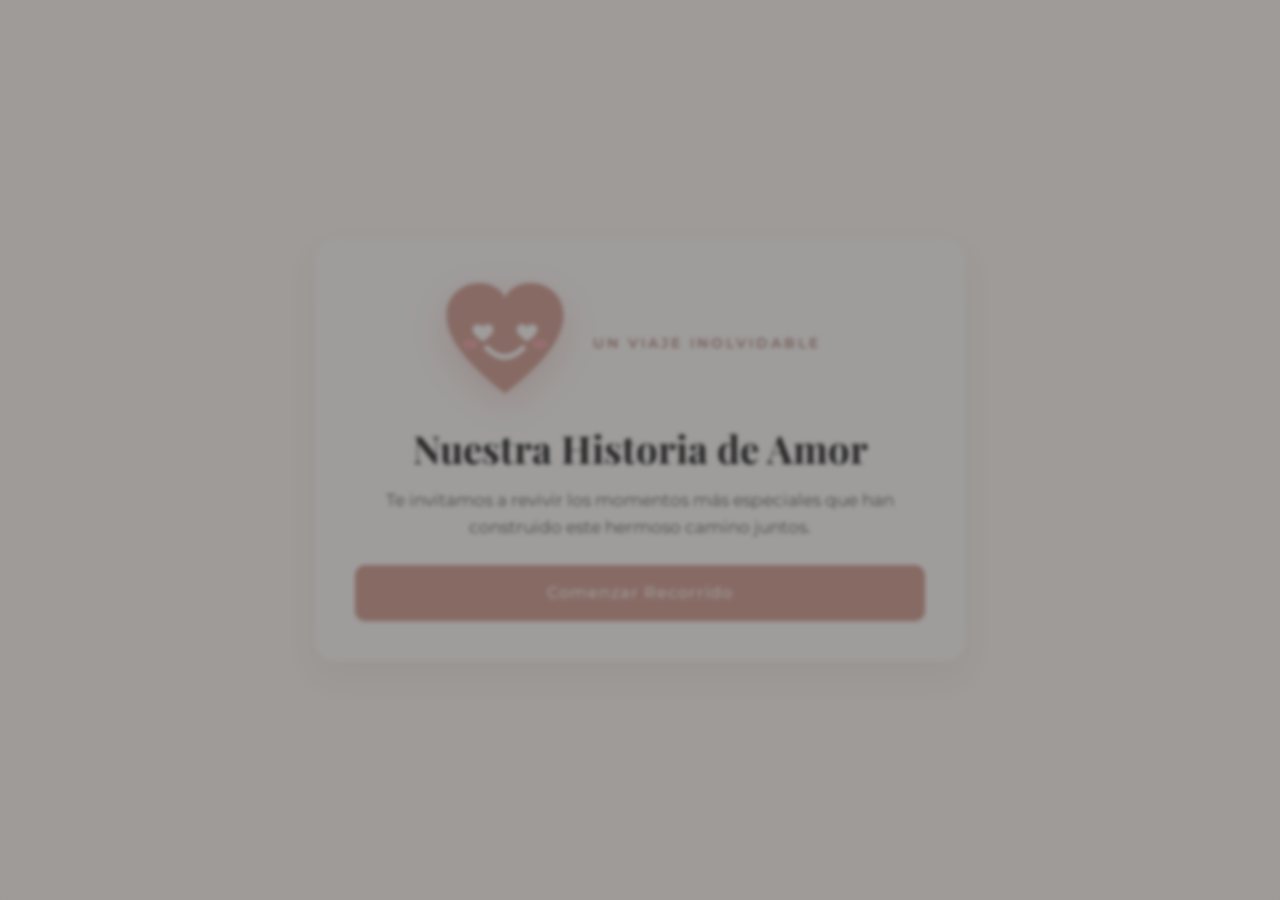
==== index.html @ 4651eb14 "Add files via upload" ====
<!DOCTYPE html>
<html lang="es">
<head>
    <meta charset="UTF-8">
    <meta name="viewport" content="width=device-width, initial-scale=1.0">
    <title>Nuestra Historia de Amor - Línea de Tiempo</title>
    
    <!-- Bootstrap 5 CSS -->
    <link href="https://cdn.jsdelivr.net/npm/bootstrap@5.3.3/dist/css/bootstrap.min.css" rel="stylesheet">
    
    <!-- Google Fonts para estilo editorial de lujo (Playfair Display & Montserrat) -->
    <link rel="preconnect" href="https://fonts.googleapis.com">
    <link rel="preconnect" href="https://fonts.gstatic.com" crossorigin>
    <link href="https://fonts.googleapis.com/css2?family=Montserrat:wght@300;400;500;600&family=Playfair+Display:ital,wght@0,400;0,600;0,700;1,400&display=swap" rel="stylesheet">
    
    <style>
        :root {
            --bg-pastel: #fdfbf7;
            --card-bg: #ffffff;
            --accent-blush: #f4e8e5;
            --accent-rose: #d4a39a;
            --accent-sage: #e3e8e5;
            --text-main: #3d3836;
            --text-muted: #7d7571;
            --timeline-line: #e2d2cd;
        }

        /* CONFIGURACIÓN DE SCROLL MODERNIZADO */
        html {
            scroll-behavior: smooth;
        }

        /* Scrollbar para WebKit (Chrome, Edge, Safari, Opera) */
        ::-webkit-scrollbar {
            width: 6px;
        }

        ::-webkit-scrollbar-track {
            background: transparent;
        }

        ::-webkit-scrollbar-thumb {
            background: rgba(212, 163, 154, 0.4);
            border-radius: 10px;
            transition: background 0.3s ease;
        }

        ::-webkit-scrollbar-thumb:hover {
            background: rgba(212, 163, 154, 0.8);
        }

        /* Scrollbar para Firefox */
        * {
            scrollbar-width: thin;
            scrollbar-color: rgba(212, 163, 154, 0.4) transparent;
        }

        body {
            background-color: var(--bg-pastel);
            min-height: 100vh;
            font-family: 'Montserrat', sans-serif;
            color: var(--text-main);
            margin: 0;
            padding: 0;
            overflow-x: hidden;
        }

        /* CORTINA DE CARGA INICIAL (DESVANECIMIENTO DE MEDIO TRANSPARENTE A CLARO) */
        #pageLoader {
            position: fixed;
            top: 0;
            left: 0;
            width: 100vw;
            height: 100vh;
            background-color: rgba(44, 39, 37, 0.45); /* Tono oscuro medio transparente */
            backdrop-filter: blur(2px); /* Opcional: añade un sutil efecto esmerilado */
            z-index: 9999;
            transition: opacity 0.9s cubic-bezier(0.16, 1, 0.3, 1), visibility 0.9s ease;
        }

        #pageLoader.fade-out {
            opacity: 0;
            visibility: hidden;
        }

        h1, h2, h3, .editorial-title {
            font-family: 'Playfair Display', serif;
        }

        .card-modern {
            border: none;
            border-radius: 20px;
            box-shadow: 0 15px 35px rgba(74,69,67,0.06);
            padding: 2.5rem;
            width: 100%;
            max-width: 650px;
            background: var(--card-bg);
            margin: auto;
            transition: all 0.3s ease;
        }

        /* Ajuste específico para #loaderSection sin fondo ni sombra */
        #loaderSection.card-modern {
            background: transparent !important;
            box-shadow: none !important;
        }

        .hidden {
            display: none !important;
        }

        .fade-in {
            animation: fadeIn 0.8s cubic-bezier(0.16, 1, 0.3, 1) forwards;
        }

        @keyframes fadeIn {
            from { opacity: 0; transform: translateY(20px); }
            to { opacity: 1; transform: translateY(0); }
        }

        .form-control {
            border-radius: 10px;
            padding: 0.75rem 1rem;
            border: 1px solid #e0d6d0;
            background-color: #fcfbfa !important;
        }

        .form-control:focus {
            box-shadow: 0 0 0 0.25rem rgba(232, 215, 211, 0.4);
            border-color: var(--accent-rose);
        }

        .btn-primary {
            background-color: var(--accent-rose);
            border: none;
            border-radius: 10px;
            padding: 0.8rem;
            font-weight: 500;
            letter-spacing: 1px;
            transition: background 0.3s ease;
        }

        .btn-primary:hover {
            background-color: #c28e85;
        }

        /* MODAL DE ERROR */
        .modal-overlay {
            position: fixed;
            top: 0;
            left: 0;
            width: 100%;
            height: 100%;
            background-color: rgba(74, 69, 67, 0.5);
            backdrop-filter: blur(5px);
            z-index: 1050;
            display: flex;
            align-items: center;
            justify-content: center;
            opacity: 0;
            visibility: hidden;
            transition: opacity 0.35s ease, visibility 0.35s ease;
        }

        .modal-overlay.active {
            opacity: 1;
            visibility: visible;
        }

        .modal-content-custom {
            border: none;
            border-radius: 24px;
            box-shadow: 0 25px 50px -12px rgba(74, 69, 67, 0.15);
            padding: 2.5rem;
            width: 90%;
            max-width: 440px;
            background: var(--card-bg);
            text-align: center;
            transform: scale(0.7) translateY(30px);
            opacity: 0;
            transition: transform 0.4s cubic-bezier(0.34, 1.56, 0.64, 1), opacity 0.3s ease;
        }

        .modal-overlay.active .modal-content-custom {
            transform: scale(1) translateY(0);
            opacity: 1;
        }

        .error-message-text {
            font-size: 1.15rem;
            color: var(--text-main);
            font-weight: 500;
            line-height: 1.4;
            font-family: 'Playfair Display', serif;
        }

        /* ANIMACIONES CORAZONES */
        .sad-heart-svg {
            animation: sadWobble 3s infinite ease-in-out;
            filter: drop-shadow(0px 10px 15px rgba(212, 163, 154, 0.3));
        }

        @keyframes sadWobble {
            0%, 100% { transform: rotate(0deg) translateY(0); }
            25% { transform: rotate(-3deg) translateY(3px); }
            75% { transform: rotate(3deg) translateY(3px); }
        }

        @keyframes tearDrop {
            0% { transform: translateY(0) scale(0.6); opacity: 0; }
            30% { opacity: 1; }
            100% { transform: translateY(24px) scale(1.1); opacity: 0; }
        }

        .tear-left { animation: tearDrop 1.5s infinite ease-in; }
        .tear-right { animation: tearDrop 1.5s infinite ease-in 0.4s; }

        .happy-heart-svg {
            animation: happyBeat 1.1s infinite ease-in-out alternate;
            filter: drop-shadow(0px 12px 20px rgba(212, 163, 154, 0.4));
        }

        @keyframes happyBeat {
            0% { transform: scale(0.95) rotate(-3deg); }
            100% { transform: scale(1.12) rotate(3deg); }
        }

        .floating-heart {
            animation: floatUp 2s infinite ease-out;
            opacity: 0;
        }

        .f-1 { animation-delay: 0s; }
        .f-2 { animation-delay: 0.8s; }

        @keyframes floatUp {
            0% { transform: translateY(0) scale(0.5); opacity: 0; }
            50% { opacity: 1; }
            100% { transform: translateY(-35px) scale(1.2); opacity: 0; }
        }

        .progress-bar-custom {
            background-color: var(--accent-rose) !important;
            transition: width 0.1s linear;
        }

        /* ==========================================
           ESTILOS DE LA LANDING PAGE / HERO / TIMELINE
           ========================================== */
        
        #finalSection {
            width: 100%;
            margin: 0 auto;
            display: flex;
            justify-content: center;
        }

        .landing-container {
            width: 100%;
            max-width: 1300px;
            margin: 0 auto;
            padding: 2.5rem 1.5rem 5rem 1.5rem;
        }

        /* HEADER HERO BANNER */
        .hero-banner {
            position: relative;
            padding: 4.5rem 3.5rem;
            margin-bottom: 5rem;
            border-radius: 24px;
            background: linear-gradient(135deg, #fbf4f2 0%, #f5ece9 100%);
            overflow: hidden;
            display: flex;
            align-items: center;
            justify-content: space-between;
            gap: 2.5rem;
        }

        .hero-banner-content {
            position: relative;
            z-index: 3;
            flex: 1 1 55%;
            max-width: 650px;
        }

        .hero-tag {
            display: inline-block;
            font-size: 0.85rem;
            text-transform: uppercase;
            letter-spacing: 3px;
            color: #b08982;
            font-weight: 600;
            margin-bottom: 1rem;
            background-color: rgba(255, 255, 255, 0.75);
            padding: 0.4rem 1.2rem;
            border-radius: 50px;
        }

        .hero-title {
            font-size: 3.8rem;
            font-weight: 700;
            line-height: 1.15;
            color: #2c2725;
            margin-bottom: 1.5rem;
        }

        .hero-subtitle {
            font-size: 1.15rem;
            color: var(--text-muted);
            line-height: 1.7;
            margin-bottom: 0;
        }

        .hero-visual {
            position: relative;
            flex: 1 1 40%;
            height: 380px;
            z-index: 2;
        }

        .hero-img-main {
            width: 100%;
            height: 100%;
            object-fit: cover;
            border-radius: 16px;
            box-shadow: 0 20px 40px rgba(74, 69, 67, 0.12);
            position: relative;
            z-index: 2;
        }

        .hero-shape-backdrop {
            position: absolute;
            top: -15px;
            right: -15px;
            width: 100%;
            height: 100%;
            background-color: var(--accent-rose);
            opacity: 0.25;
            border-radius: 20px;
            z-index: 1;
        }

        /* LÍNEA DE TIEMPO CON CONECTORES */
        .timeline-wrapper {
            position: relative;
            padding: 2rem 0;
        }

        .timeline-wrapper::before {
            content: '';
            position: absolute;
            top: 0;
            bottom: 0;
            left: 50%;
            width: 2px;
            background: linear-gradient(to bottom, transparent, var(--accent-rose) 15%, var(--timeline-line) 85%, transparent);
            transform: translateX(-50%);
            z-index: 1;
        }

        .timeline-block {
            display: flex;
            align-items: center;
            gap: 5rem;
            margin-bottom: 6rem;
            position: relative;
            z-index: 2;
        }

        .timeline-block:nth-child(even) {
            flex-direction: row-reverse;
        }

        .timeline-node {
            position: absolute;
            left: 50%;
            top: 50%;
            transform: translate(-50%, -50%);
            width: 36px;
            height: 36px;
            background-color: var(--accent-blush);
            border-radius: 50%;
            z-index: 4;
            box-shadow: 0 0 0 6px var(--bg-pastel);
            display: flex;
            align-items: center;
            justify-content: center;
        }

        .heart-icon {
            width: 18px;
            height: 18px;
            color: #b08982;
            margin-top: 1px;
        }

        .timeline-content {
            flex: 1;
            background: var(--card-bg);
            padding: 2rem;
            box-shadow: 0 10px 30px rgba(74, 69, 67, 0.04);
            border: 1px solid #f2ece9;
        }

        .timeline-block:nth-child(odd) .timeline-content {
            border-top-right-radius: 0;
            border-bottom-right-radius: 0;
            border-top-left-radius: 18px;
            border-bottom-left-radius: 18px;
        }

        .timeline-block:nth-child(even) .timeline-content {
            border-top-left-radius: 0;
            border-bottom-left-radius: 0;
            border-top-right-radius: 18px;
            border-bottom-right-radius: 18px;
        }

        .timeline-date-badge {
            display: inline-block;
            font-size: 0.85rem;
            text-transform: uppercase;
            letter-spacing: 2px;
            color: #b08982;
            font-weight: 600;
            margin-bottom: 0.75rem;
        }

        .timeline-title {
            font-size: 2.2rem;
            font-weight: 600;
            color: #3b3533;
            margin-bottom: 1rem;
            line-height: 1.25;
        }

        .timeline-desc {
            color: var(--text-muted);
            font-size: 1.02rem;
            line-height: 1.7;
            margin: 0;
        }

        .timeline-image-wrapper {
            flex: 1;
            position: relative;
        }

        .timeline-image-wrapper::before {
            content: '';
            position: absolute;
            width: 90%;
            height: 90%;
            background-color: var(--accent-blush);
            top: -14px;
            left: -14px;
            z-index: 1;
            border-radius: 16px;
            opacity: 0.7;
        }

        .timeline-block:nth-child(even) .timeline-image-wrapper::before {
            left: auto;
            right: -14px;
            background-color: var(--accent-sage);
        }

        .timeline-img {
            width: 100%;
            height: 380px;
            object-fit: cover;
            border-radius: 16px;
            position: relative;
            z-index: 2;
            box-shadow: 0 15px 35px rgba(74, 69, 67, 0.08);
        }

        /* RESPONSIVE DESIGN */
        @media (max-width: 991px) {
            .hero-banner {
                padding: 3rem 1.5rem;
                text-align: center;
                flex-direction: column;
                gap: 2rem;
            }
            .hero-banner-content {
                max-width: 100%;
                flex: none;
            }
            .hero-title {
                font-size: 2.6rem;
            }
            .hero-visual {
                width: 100%;
                height: 300px;
                flex: none;
            }
            .timeline-wrapper::before {
                left: 20px;
            }
            .timeline-node {
                left: 20px;
            }
            .timeline-block, .timeline-block:nth-child(even) {
                flex-direction: column;
                gap: 1.5rem;
                padding-left: 50px;
                margin-bottom: 4rem;
            }
            
            .timeline-block:nth-child(odd) .timeline-content,
            .timeline-block:nth-child(even) .timeline-content {
                border-top-left-radius: 0;
                border-bottom-left-radius: 0;
                border-top-right-radius: 18px;
                border-bottom-right-radius: 18px;
            }

            .timeline-image-wrapper {
                width: 100%;
            }
            .timeline-img {
                height: 280px;
            }
        }

        @media (max-width: 576px) {
            .hero-title {
                font-size: 2.1rem;
            }
            .timeline-content {
                padding: 1.5rem;
            }
            .timeline-title {
                font-size: 1.6rem;
            }
            .timeline-img {
                height: 220px;
            }
        }
    </style>
</head>
<body class="d-flex align-items-center justify-content-center">

    <!-- Cortina de carga inicial (Desvanecimiento desde un tono semitransparente) -->
    <div id="pageLoader"></div>

    <!-- Contenedor Centrado Inicial para Presentación, Cuestionario y Loader -->
    <div id="initialContainer" class="container d-flex justify-content-center align-items-center min-vh-100">
        
        <!-- Sección de Presentación / Bienvenida Inicial -->
        <div id="introSection" class="card-modern text-center fade-in">
            <div class="mb-3 position-relative d-inline-block">
                <svg class="happy-heart-svg" viewBox="0 0 100 100" width="130" height="130">
                    <path class="floating-heart f-1" d="M 15 25 C 11 21, 5 23, 5 28 C 5 33, 15 39, 15 39 C 15 39, 25 33, 25 28 C 25 23, 19 21, 15 25 Z" fill="#d4a39a"/>
                    <path class="floating-heart f-2" d="M 85 25 C 81 21, 75 23, 75 28 C 75 33, 85 39, 85 39 C 85 39, 95 33, 95 28 C 95 23, 89 21, 85 25 Z" fill="#d4a39a"/>
                    <path d="M 50 88 C 20 65, 5 45, 5 28 C 5 13, 16 3, 31 3 C 40 3, 47 8, 50 14 C 53 8, 60 3, 69 3 C 84 3, 95 13, 95 28 C 95 45, 80 65, 50 88 Z" fill="#d4a39a"/>
                    <path d="M 33 37 C 30 33, 25 35, 25 39 C 25 43, 33 48, 33 48 C 33 48, 41 43, 41 39 C 41 35, 36 33, 33 37 Z" fill="#ffffff"/>
                    <path d="M 67 37 C 64 33, 59 35, 59 39 C 59 43, 67 48, 67 48 C 67 48, 75 43, 75 39 C 75 35, 70 33, 67 37 Z" fill="#ffffff"/>
                    <path d="M 36 53 Q 50 67 64 53" stroke="#ffffff" stroke-width="4" stroke-linecap="round" fill="none"/>
                    <ellipse cx="23" cy="50" rx="6" ry="3.5" fill="#f4acb7" opacity="0.8"/>
                    <ellipse cx="77" cy="50" rx="6" ry="3.5" fill="#f4acb7" opacity="0.8"/>
                </svg>
            </div>
            
            <span class="hero-tag mb-2">Un Viaje Inolvidable</span>
            <h1 class="editorial-title fw-bold text-dark mb-3" style="font-size: 2.4rem;">Nuestra Historia de Amor</h1>
            <p class="text-muted mb-4" style="font-size: 1.05rem; line-height: 1.6;">Te invitamos a revivir los momentos más especiales que han construido este hermoso camino juntos.</p>
            
            <button id="startIntroBtn" class="btn btn-primary w-100 py-3 shadow-sm" style="font-size: 1rem;">Comenzar Recorrido</button>
        </div>

        <!-- Sección del Cuestionario (Oculto inicialmente) -->
        <div id="quizSection" class="card-modern hidden">
            <h2 class="text-center mb-3 fw-bold text-dark editorial-title" style="font-size: 2rem;">Validación de Identidad</h2>
            <p class="text-muted text-center mb-4" style="font-size: 0.95rem;">Por favor, responde correctamente a las siguientes preguntas seleccionando la fecha correspondiente para poder avanzar.</p>

            <form id="quizForm">
                <div class="mb-3">
                    <label for="q1" class="form-label fw-medium text-secondary small">1. ¿Cuál es tu fecha de nacimiento?</label>
                    <input type="date" class="form-control" id="q1" required>
                </div>
                
                <div class="mb-3">
                    <label for="q2" class="form-label fw-medium text-secondary small">2. ¿Cuál es la fecha de tu graduación?</label>
                    <input type="date" class="form-control" id="q2" required>
                </div>

                <div class="mb-3">
                    <label for="q3" class="form-label fw-medium text-secondary small">3. ¿Cuál es la fecha de tu primer empleo?</label>
                    <input type="date" class="form-control" id="q3" required>
                </div>

                <div class="mb-3">
                    <label for="q4" class="form-label fw-medium text-secondary small">4. ¿Cuál es la fecha de compra de tu primer coche?</label>
                    <input type="date" class="form-control" id="q4" required>
                </div>

                <div class="mb-4">
                    <label for="q5" class="form
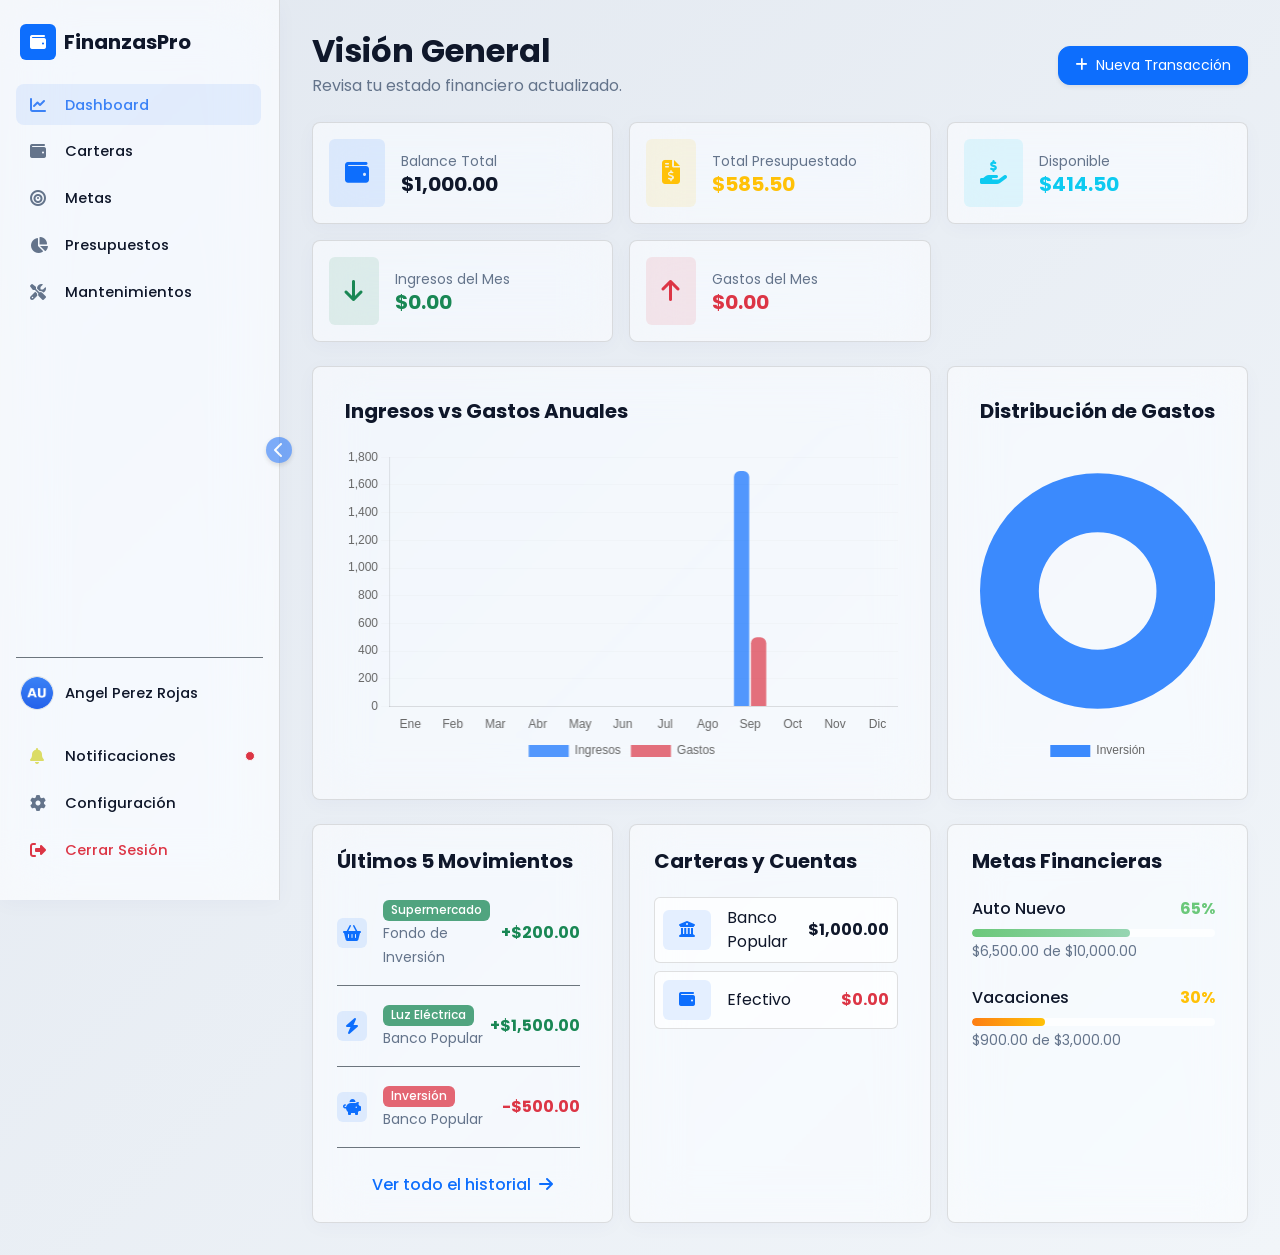
==== commit c759357e: "apuntados" ====
--- a/index.html
+++ b/index.html
@@ -1,600 +1,1495 @@
 <!DOCTYPE html>
-<html lang="es">
+<html lang="es" data-bs-theme="light">
 <head>
     <meta charset="UTF-8">
     <meta name="viewport" content="width=device-width, initial-scale=1.0">
-    <title>Nuestra Historia de Amor - Línea de Tiempo</title>
-    
-    <!-- Bootstrap 5 CSS -->
-    <link href="https://cdn.jsdelivr.net/npm/bootstrap@5.3.3/dist/css/bootstrap.min.css" rel="stylesheet">
-    
-    <!-- Google Fonts para estilo editorial de lujo (Playfair Display & Montserrat) -->
-    <link rel="preconnect" href="https://fonts.googleapis.com">
-    <link rel="preconnect" href="https://fonts.gstatic.com" crossorigin>
-    <link href="https://fonts.googleapis.com/css2?family=Montserrat:wght@300;400;500;600&family=Playfair+Display:ital,wght@0,400;0,600;0,700;1,400&display=swap" rel="stylesheet">
-    
+    <title>FinanzasPro</title>
+    <!-- Bootstrap 5.3 -->
+    <link href="css/lib/bootstrap-5.3.0.min.css" rel="stylesheet">
+    <!-- Google Fonts (Poppins) -->
+    <link href="css/lib/fonts-google-Poppins-css2.css" rel="stylesheet">
+    <!-- FontAwesome -->
+    <link rel="stylesheet" href="css/lib/font-awesome-6.4.0-all.min.css">
+    <!-- Chart.js -->
+    <script src="js/lib/chart.js"></script>
+    <!-- SheetJS para Exportar a Excel -->
+    <script src="js/lib/xlsx-0.18.5.full.min.js"></script>
+    <!-- Estilos personalizados -->
+    <link rel="stylesheet" href="css/styles.css">
+
     <style>
-        :root {
-            --bg-pastel: #fdfbf7;
-            --card-bg: #ffffff;
-            --accent-blush: #f4e8e5;
-            --accent-rose: #d4a39a;
-            --accent-sage: #e3e8e5;
-            --text-main: #3d3836;
-            --text-muted: #7d7571;
-            --timeline-line: #e2d2cd;
+        /* Corrección para el apilamiento de modales y su backdrop */
+        #actionAlertModal {
+            z-index: 1070 !important;
         }
-
-        /* CONFIGURACIÓN DE SCROLL MODERNIZADO */
-        html {
-            scroll-behavior: smooth;
+        body.modal-open .modal-backdrop + .modal-backdrop {
+            z-index: 1060 !important;
+            background-color: rgba(0, 0, 0, 0.4) !important;
+            backdrop-filter: blur(3px) !important;
         }
 
-        /* Scrollbar para WebKit (Chrome, Edge, Safari, Opera) */
-        ::-webkit-scrollbar {
-            width: 6px;
+
+
+        /* Nuevos Estilos para los Selectores de Iconos y Categorías */
+        .icon-grid-container {
+            max-height: 180px;
+            overflow-y: auto;
+            display: grid;
+            grid-template-columns: repeat(auto-fill, minmax(40px, 1fr));
+            gap: 5px;
+            padding: 5px;
         }
-
-        ::-webkit-scrollbar-track {
-            background: transparent;
-        }
-
-        ::-webkit-scrollbar-thumb {
-            background: rgba(212, 163, 154, 0.4);
-            border-radius: 10px;
-            transition: background 0.3s ease;
-        }
-
-        ::-webkit-scrollbar-thumb:hover {
-            background: rgba(212, 163, 154, 0.8);
-        }
-
-        /* Scrollbar para Firefox */
-        * {
-            scrollbar-width: thin;
-            scrollbar-color: rgba(212, 163, 154, 0.4) transparent;
-        }
-
-        body {
-            background-color: var(--bg-pastel);
-            min-height: 100vh;
-            font-family: 'Montserrat', sans-serif;
-            color: var(--text-main);
-            margin: 0;
-            padding: 0;
-            overflow-x: hidden;
-        }
-
-        /* CORTINA DE CARGA INICIAL (DESVANECIMIENTO DE MEDIO TRANSPARENTE A CLARO) */
-        #pageLoader {
-            position: fixed;
-            top: 0;
-            left: 0;
-            width: 100vw;
-            height: 100vh;
-            background-color: rgba(44, 39, 37, 0.45); /* Tono oscuro medio transparente */
-            backdrop-filter: blur(2px); /* Opcional: añade un sutil efecto esmerilado */
-            z-index: 9999;
-            transition: opacity 0.9s cubic-bezier(0.16, 1, 0.3, 1), visibility 0.9s ease;
-        }
-
-        #pageLoader.fade-out {
-            opacity: 0;
-            visibility: hidden;
-        }
-
-        h1, h2, h3, .editorial-title {
-            font-family: 'Playfair Display', serif;
-        }
-
-        .card-modern {
-            border: none;
-            border-radius: 20px;
-            box-shadow: 0 15px 35px rgba(74,69,67,0.06);
-            padding: 2.5rem;
-            width: 100%;
-            max-width: 650px;
-            background: var(--card-bg);
-            margin: auto;
-            transition: all 0.3s ease;
-        }
-
-        /* Ajuste específico para #loaderSection sin fondo ni sombra */
-        #loaderSection.card-modern {
-            background: transparent !important;
-            box-shadow: none !important;
-        }
-
-        .hidden {
-            display: none !important;
-        }
-
-        .fade-in {
-            animation: fadeIn 0.8s cubic-bezier(0.16, 1, 0.3, 1) forwards;
-        }
-
-        @keyframes fadeIn {
-            from { opacity: 0; transform: translateY(20px); }
-            to { opacity: 1; transform: translateY(0); }
-        }
-
-        .form-control {
-            border-radius: 10px;
-            padding: 0.75rem 1rem;
-            border: 1px solid #e0d6d0;
-            background-color: #fcfbfa !important;
-        }
-
-        .form-control:focus {
-            box-shadow: 0 0 0 0.25rem rgba(232, 215, 211, 0.4);
-            border-color: var(--accent-rose);
-        }
-
-        .btn-primary {
-            background-color: var(--accent-rose);
-            border: none;
-            border-radius: 10px;
-            padding: 0.8rem;
-            font-weight: 500;
-            letter-spacing: 1px;
-            transition: background 0.3s ease;
-        }
-
-        .btn-primary:hover {
-            background-color: #c28e85;
-        }
-
-        /* MODAL DE ERROR */
-        .modal-overlay {
-            position: fixed;
-            top: 0;
-            left: 0;
-            width: 100%;
-            height: 100%;
-            background-color: rgba(74, 69, 67, 0.5);
-            backdrop-filter: blur(5px);
-            z-index: 1050;
+        .icon-btn {
+            width: 45px;
+            height: 45px;
+            border-radius: 50%;
             display: flex;
             align-items: center;
             justify-content: center;
-            opacity: 0;
-            visibility: hidden;
-            transition: opacity 0.35s ease, visibility 0.35s ease;
+            border: 1px solid var(--glass-border);
+            /* background: var(--input-bg); */
+            /* color: var(--bs-body-color); */
+            transition: all 0.2s ease;
+            cursor: pointer;
+            font-size: 1.2rem;
         }
-
-        .modal-overlay.active {
-            opacity: 1;
-            visibility: visible;
+        .icon-btn:hover, .icon-btn.selected {
+            /* background: rgba(3, 38, 90, 0.719);
+            color: #0d6efd; */
+            border-color: #0d6efd;
+            font-size: 1.4rem;
         }
-
-        .modal-content-custom {
-            border: none;
-            border-radius: 24px;
-            box-shadow: 0 25px 50px -12px rgba(74, 69, 67, 0.15);
-            padding: 2.5rem;
-            width: 90%;
-            max-width: 440px;
-            background: var(--card-bg);
-            text-align: center;
-            transform: scale(0.7) translateY(30px);
-            opacity: 0;
-            transition: transform 0.4s cubic-bezier(0.34, 1.56, 0.64, 1), opacity 0.3s ease;
+        .category-list-container {
+            max-height: 200px;
+            overflow-y: auto;
+            display: flex;
+            flex-direction: column;
+            gap: 5px;
         }
-
-        .modal-overlay.active .modal-content-custom {
-            transform: scale(1) translateY(0);
-            opacity: 1;
-        }
-
-        .error-message-text {
-            font-size: 1.15rem;
-            color: var(--text-main);
-            font-weight: 500;
-            line-height: 1.4;
-            font-family: 'Playfair Display', serif;
-        }
-
-        /* ANIMACIONES CORAZONES */
-        .sad-heart-svg {
-            animation: sadWobble 3s infinite ease-in-out;
-            filter: drop-shadow(0px 10px 15px rgba(212, 163, 154, 0.3));
-        }
-
-        @keyframes sadWobble {
-            0%, 100% { transform: rotate(0deg) translateY(0); }
-            25% { transform: rotate(-3deg) translateY(3px); }
-            75% { transform: rotate(3deg) translateY(3px); }
-        }
-
-        @keyframes tearDrop {
-            0% { transform: translateY(0) scale(0.6); opacity: 0; }
-            30% { opacity: 1; }
-            100% { transform: translateY(24px) scale(1.1); opacity: 0; }
-        }
-
-        .tear-left { animation: tearDrop 1.5s infinite ease-in; }
-        .tear-right { animation: tearDrop 1.5s infinite ease-in 0.4s; }
-
-        .happy-heart-svg {
-            animation: happyBeat 1.1s infinite ease-in-out alternate;
-            filter: drop-shadow(0px 12px 20px rgba(212, 163, 154, 0.4));
-        }
-
-        @keyframes happyBeat {
-            0% { transform: scale(0.95) rotate(-3deg); }
-            100% { transform: scale(1.12) rotate(3deg); }
-        }
-
-        .floating-heart {
-            animation: floatUp 2s infinite ease-out;
-            opacity: 0;
-        }
-
-        .f-1 { animation-delay: 0s; }
-        .f-2 { animation-delay: 0.8s; }
-
-        @keyframes floatUp {
-            0% { transform: translateY(0) scale(0.5); opacity: 0; }
-            50% { opacity: 1; }
-            100% { transform: translateY(-35px) scale(1.2); opacity: 0; }
-        }
-
-        .progress-bar-custom {
-            background-color: var(--accent-rose) !important;
-            transition: width 0.1s linear;
-        }
-
-        /* ==========================================
-           ESTILOS DE LA LANDING PAGE / HERO / TIMELINE
-           ========================================== */
-        
-        #finalSection {
-            width: 100%;
-            margin: 0 auto;
-            display: flex;
-            justify-content: center;
-        }
-
-        .landing-container {
-            width: 100%;
-            max-width: 1300px;
-            margin: 0 auto;
-            padding: 2.5rem 1.5rem 5rem 1.5rem;
-        }
-
-        /* HEADER HERO BANNER */
-        .hero-banner {
-            position: relative;
-            padding: 4.5rem 3.5rem;
-            margin-bottom: 5rem;
-            border-radius: 24px;
-            background: linear-gradient(135deg, #fbf4f2 0%, #f5ece9 100%);
-            overflow: hidden;
+        .category-pill {
             display: flex;
             align-items: center;
-            justify-content: space-between;
-            gap: 2.5rem;
+            gap: 8px;
+            padding: 8px 12px;
+            border-radius: 5px;
+            border: 1px solid var(--glass-border);
+            background: var(--input-bg);
+            cursor: pointer;
+            transition: all 0.2s;
         }
-
-        .hero-banner-content {
-            position: relative;
-            z-index: 3;
-            flex: 1 1 55%;
-            max-width: 650px;
+        .budgetItem-pill {
+            display: flex;
+            /* flex-direction: column; */
+            align-items: center;
+            gap: 5px;
+            padding: 8px 12px;
+            border-radius: 5px;
+            border: 1px solid var(--glass-border);
+            background: var(--input-bg);
+            cursor: pointer;
+            transition: all 0.2s;
         }
-
-        .hero-tag {
-            display: inline-block;
-            font-size: 0.85rem;
-            text-transform: uppercase;
-            letter-spacing: 3px;
-            color: #b08982;
-            font-weight: 600;
-            margin-bottom: 1rem;
-            background-color: rgba(255, 255, 255, 0.75);
-            padding: 0.4rem 1.2rem;
-            border-radius: 50px;
-        }
-
-        .hero-title {
-            font-size: 3.8rem;
-            font-weight: 700;
-            line-height: 1.15;
-            color: #2c2725;
-            margin-bottom: 1.5rem;
-        }
-
-        .hero-subtitle {
-            font-size: 1.15rem;
-            color: var(--text-muted);
-            line-height: 1.7;
-            margin-bottom: 0;
-        }
-
-        .hero-visual {
-            position: relative;
-            flex: 1 1 40%;
-            height: 380px;
-            z-index: 2;
-        }
-
-        .hero-img-main {
-            width: 100%;
-            height: 100%;
-            object-fit: cover;
-            border-radius: 16px;
-            box-shadow: 0 20px 40px rgba(74, 69, 67, 0.12);
-            position: relative;
-            z-index: 2;
-        }
-
-        .hero-shape-backdrop {
-            position: absolute;
-            top: -15px;
-            right: -15px;
-            width: 100%;
-            height: 100%;
-            background-color: var(--accent-rose);
-            opacity: 0.25;
-            border-radius: 20px;
-            z-index: 1;
-        }
-
-        /* LÍNEA DE TIEMPO CON CONECTORES */
-        .timeline-wrapper {
-            position: relative;
-            padding: 2rem 0;
-        }
-
-        .timeline-wrapper::before {
-            content: '';
-            position: absolute;
-            top: 0;
-            bottom: 0;
-            left: 50%;
-            width: 2px;
-            background: linear-gradient(to bottom, transparent, var(--accent-rose) 15%, var(--timeline-line) 85%, transparent);
-            transform: translateX(-50%);
-            z-index: 1;
-        }
-
-        .timeline-block {
-            display: flex;
-            align-items: center;
-            gap: 5rem;
-            margin-bottom: 6rem;
-            position: relative;
-            z-index: 2;
-        }
-
-        .timeline-block:nth-child(even) {
-            flex-direction: row-reverse;
-        }
-
-        .timeline-node {
-            position: absolute;
-            left: 50%;
-            top: 50%;
-            transform: translate(-50%, -50%);
-            width: 36px;
-            height: 36px;
-            background-color: var(--accent-blush);
-            border-radius: 50%;
-            z-index: 4;
-            box-shadow: 0 0 0 6px var(--bg-pastel);
-            display: flex;
-            align-items: center;
-            justify-content: center;
-        }
-
-        .heart-icon {
-            width: 18px;
-            height: 18px;
-            color: #b08982;
-            margin-top: 1px;
-        }
-
-        .timeline-content {
-            flex: 1;
-            background: var(--card-bg);
-            padding: 2rem;
-            box-shadow: 0 10px 30px rgba(74, 69, 67, 0.04);
-            border: 1px solid #f2ece9;
-        }
-
-        .timeline-block:nth-child(odd) .timeline-content {
-            border-top-right-radius: 0;
-            border-bottom-right-radius: 0;
-            border-top-left-radius: 18px;
-            border-bottom-left-radius: 18px;
-        }
-
-        .timeline-block:nth-child(even) .timeline-content {
-            border-top-left-radius: 0;
-            border-bottom-left-radius: 0;
-            border-top-right-radius: 18px;
-            border-bottom-right-radius: 18px;
-        }
-
-        .timeline-date-badge {
-            display: inline-block;
-            font-size: 0.85rem;
-            text-transform: uppercase;
-            letter-spacing: 2px;
-            color: #b08982;
-            font-weight: 600;
-            margin-bottom: 0.75rem;
-        }
-
-        .timeline-title {
-            font-size: 2.2rem;
-            font-weight: 600;
-            color: #3b3533;
-            margin-bottom: 1rem;
-            line-height: 1.25;
-        }
-
-        .timeline-desc {
-            color: var(--text-muted);
-            font-size: 1.02rem;
-            line-height: 1.7;
-            margin: 0;
-        }
-
-        .timeline-image-wrapper {
-            flex: 1;
-            position: relative;
-        }
-
-        .timeline-image-wrapper::before {
-            content: '';
-            position: absolute;
-            width: 90%;
-            height: 90%;
-            background-color: var(--accent-blush);
-            top: -14px;
-            left: -14px;
-            z-index: 1;
-            border-radius: 16px;
-            opacity: 0.7;
-        }
-
-        .timeline-block:nth-child(even) .timeline-image-wrapper::before {
-            left: auto;
-            right: -14px;
-            background-color: var(--accent-sage);
-        }
-
-        .timeline-img {
-            width: 100%;
-            height: 380px;
-            object-fit: cover;
-            border-radius: 16px;
-            position: relative;
-            z-index: 2;
-            box-shadow: 0 15px 35px rgba(74, 69, 67, 0.08);
-        }
-
-        /* RESPONSIVE DESIGN */
-        @media (max-width: 991px) {
-            .hero-banner {
-                padding: 3rem 1.5rem;
-                text-align: center;
-                flex-direction: column;
-                gap: 2rem;
-            }
-            .hero-banner-content {
-                max-width: 100%;
-                flex: none;
-            }
-            .hero-title {
-                font-size: 2.6rem;
-            }
-            .hero-visual {
-                width: 100%;
-                height: 300px;
-                flex: none;
-            }
-            .timeline-wrapper::before {
-                left: 20px;
-            }
-            .timeline-node {
-                left: 20px;
-            }
-            .timeline-block, .timeline-block:nth-child(even) {
-                flex-direction: column;
-                gap: 1.5rem;
-                padding-left: 50px;
-                margin-bottom: 4rem;
-            }
-            
-            .timeline-block:nth-child(odd) .timeline-content,
-            .timeline-block:nth-child(even) .timeline-content {
-                border-top-left-radius: 0;
-                border-bottom-left-radius: 0;
-                border-top-right-radius: 18px;
-                border-bottom-right-radius: 18px;
-            }
-
-            .timeline-image-wrapper {
-                width: 100%;
-            }
-            .timeline-img {
-                height: 280px;
-            }
-        }
-
-        @media (max-width: 576px) {
-            .hero-title {
-                font-size: 2.1rem;
-            }
-            .timeline-content {
-                padding: 1.5rem;
-            }
-            .timeline-title {
-                font-size: 1.6rem;
-            }
-            .timeline-img {
-                height: 220px;
-            }
+        .category-pill:hover, .category-pill.selected, .budgetItem-pill:hover, .budgetItem-pill.selected {
+            background: rgba(13, 110, 253, 0.1);
+            border-color: #0d6efd;
         }
     </style>
+
+    <script>
+        const savedTheme = localStorage.getItem('finanzaspro_theme') || 'light';
+        document.documentElement.setAttribute('data-bs-theme', savedTheme);
+    </script>
 </head>
-<body class="d-flex align-items-center justify-content-center">
-
-    <!-- Cortina de carga inicial (Desvanecimiento desde un tono semitransparente) -->
-    <div id="pageLoader"></div>
-
-    <!-- Contenedor Centrado Inicial para Presentación, Cuestionario y Loader -->
-    <div id="initialContainer" class="container d-flex justify-content-center align-items-center min-vh-100">
+<body class="logged-in">
+    <script>
+        if (localStorage.getItem('finanzaspro_sidebar_collapsed') === 'true') {
+            document.body.classList.add('sidebar-collapsed');
+        }
+    </script>
+
+    <div id="sidebar-backdrop"></div>
+    <aside id="sidebar" class="active">
+        <button id="btnToggleSidebar" class="sidebar-collapse-btn">
+            <i class="fas fa-chevron-left text-white"></i>
+        </button>
+
+        <div class="sidebar-header d-flex align-items-center mb-4 px-1">
+            <div class="brand-icon bg-primary text-white rounded p-2 me-2 d-flex align-items-center justify-content-center" style="width: 36px; height: 36px; min-width: 36px;">
+                <i class="fas fa-wallet fs-6"></i>
+            </div>
+            <h4 class="brand-text mb-0 fw-bold fs-5">FinanzasPro</h4>
+        </div>
+
         
-        <!-- Sección de Presentación / Bienvenida Inicial -->
-        <div id="introSection" class="card-modern text-center fade-in">
-            <div class="mb-3 position-relative d-inline-block">
-                <svg class="happy-heart-svg" viewBox="0 0 100 100" width="130" height="130">
-                    <path class="floating-heart f-1" d="M 15 25 C 11 21, 5 23, 5 28 C 5 33, 15 39, 15 39 C 15 39, 25 33, 25 28 C 25 23, 19 21, 15 25 Z" fill="#d4a39a"/>
-                    <path class="floating-heart f-2" d="M 85 25 C 81 21, 75 23, 75 28 C 75 33, 85 39, 85 39 C 85 39, 95 33, 95 28 C 95 23, 89 21, 85 25 Z" fill="#d4a39a"/>
-                    <path d="M 50 88 C 20 65, 5 45, 5 28 C 5 13, 16 3, 31 3 C 40 3, 47 8, 50 14 C 53 8, 60 3, 69 3 C 84 3, 95 13, 95 28 C 95 45, 80 65, 50 88 Z" fill="#d4a39a"/>
-                    <path d="M 33 37 C 30 33, 25 35, 25 39 C 25 43, 33 48, 33 48 C 33 48, 41 43, 41 39 C 41 35, 36 33, 33 37 Z" fill="#ffffff"/>
-                    <path d="M 67 37 C 64 33, 59 35, 59 39 C 59 43, 67 48, 67 48 C 67 48, 75 43, 75 39 C 75 35, 70 33, 67 37 Z" fill="#ffffff"/>
-                    <path d="M 36 53 Q 50 67 64 53" stroke="#ffffff" stroke-width="4" stroke-linecap="round" fill="none"/>
-                    <ellipse cx="23" cy="50" rx="6" ry="3.5" fill="#f4acb7" opacity="0.8"/>
-                    <ellipse cx="77" cy="50" rx="6" ry="3.5" fill="#f4acb7" opacity="0.8"/>
-                </svg>
-            </div>
+
+        <div class="sidebar-content">
+            <a id="btnDashboard" class="nav-item-custom active-link" data-tooltip="Dashboard"><i class="fas fa-chart-line"></i> <span>Dashboard</span></a>
+            <a id="btnWallet" class="nav-item-custom" data-tooltip="Carteras"><i class="fas fa-wallet"></i> <span>Carteras</span></a>
+            <a id="btnGoal" class="nav-item-custom" data-tooltip="Metas"><i class="fas fa-bullseye"></i> <span>Metas</span></a>
+            <a id="btnBudget" class="nav-item-custom" data-tooltip="Presupuestos"><i class="fas fa-chart-pie"></i> <span>Presupuestos</span></a>
+            <a id="btnMaintenance" class="nav-item-custom" data-tooltip="Mantenimientos"><i class="fas fa-tools"></i> <span>Mantenimientos</span></a>
+        </div>
+
+        <div class="mt-2 border-top border-secondary pt-2 others-sidebar-content" style="border-opacity: 0.2;">
+
+            <a class="sidebar-user-info d-flex align-items-center px-1 mb-3 nav-item-custom position-relative" id="sidebarUserInfo" data-tooltip="Angel Perez Rojas" >
+                <img id="sidebarUserAvatar" src="assets/profile-demo.png" alt="Usuario" class="rounded-circle border" style="width: 34px; height: 34px; min-width: 34px; object-fit: cover; margin-right: 0.7rem;">
+                <span class="text-truncate" id="sidebarUserName" style="max-width: 170px;">Angel Perez Rojas</span>
+                <!-- <div class="menu-title overflow-hidden ms-2">
+                    !-- <small class="text-muted text-truncate d-block" style="font-size: 0.7rem;">Sesión activa</small> --
+                </div> -->
+            </a>
+
+            <a class="nav-item-custom position-relative" data-bs-toggle="modal" data-bs-target="#notificationsModal" data-tooltip="Notificaciones">
+                <i class="fas fa-bell bell-ring" style="color:#cfcf20b0"></i> <span>Notificaciones</span>
+                <span class="position-absolute top-50 end-0 translate-middle-y p-1 bg-danger border border-light rounded-circle me-2">
+                    <span class="visually-hidden">Nuevas alertas</span>
+                </span>
+            </a>
+            <a id="btnSetting" class="nav-item-custom" data-tooltip="Configuración"><i class="fas fa-cog"></i> <span>Configuración</span></a>
+            <a id="btnLogout" class="nav-item-custom text-danger mt-1" data-tooltip="Cerrar Sesión"><i class="fas fa-sign-out-alt text-danger"></i> <span>Cerrar Sesión</span></a>
+        </div>
+    </aside>
+
+    <div id="main-wrapper">
+        <div class="w-100">
             
-            <span class="hero-tag mb-2">Un Viaje Inolvidable</span>
-            <h1 class="editorial-title fw-bold text-dark mb-3" style="font-size: 2.4rem;">Nuestra Historia de Amor</h1>
-            <p class="text-muted mb-4" style="font-size: 1.05rem; line-height: 1.6;">Te invitamos a revivir los momentos más especiales que han construido este hermoso camino juntos.</p>
-            
-            <button id="startIntroBtn" class="btn btn-primary w-100 py-3 shadow-sm" style="font-size: 1rem;">Comenzar Recorrido</button>
-        </div>
-
-        <!-- Sección del Cuestionario (Oculto inicialmente) -->
-        <div id="quizSection" class="card-modern hidden">
-            <h2 class="text-center mb-3 fw-bold text-dark editorial-title" style="font-size: 2rem;">Validación de Identidad</h2>
-            <p class="text-muted text-center mb-4" style="font-size: 0.95rem;">Por favor, responde correctamente a las siguientes preguntas seleccionando la fecha correspondiente para poder avanzar.</p>
-
-            <form id="quizForm">
-                <div class="mb-3">
-                    <label for="q1" class="form-label fw-medium text-secondary small">1. ¿Cuál es tu fecha de nacimiento?</label>
-                    <input type="date" class="form-control" id="q1" required>
+            <div id="mobile-header">
+                <div class="d-flex align-items-center gap-2">
+                    <h5 class="mb-0 fw-bold">FinanzasPro</h5>
+                </div>
+                <div class="d-flex align-items-center g-2">
+                    <img id="mobileHeaderUserAvatar" src="assets/profile-demo.png" alt="Usuario" class="rounded-circle border mx-2" style="width: 32px; height: 32px; object-fit: cover;">
+                    <button id="btnNotificationsMobile" class="bell-ring btn btn-outline-warning border-0 d-flex align-items-center justify-content-center p-2" data-bs-toggle="modal" data-bs-target="#notificationsModal" data-tooltip="Notificaciones" style="border-radius: 8px; width: 40px; height: 40px;" data-tooltip="Notificaciones">
+                        <i class="fas fa-bell fs-5"></i>
+                    </button>
+                    <button id="btnSettingMobile" class="btn btn-outline-secondary border-0 d-flex align-items-center justify-content-center p-2" style="border-radius: 8px; width: 40px; height: 40px;" data-tooltip="Configuración">
+                        <i class="fas fa-cog fs-5"></i>
+                    </button>
+                    <button id="btnLogoutMobile" class="btn btn-outline-danger border-0 d-flex align-items-center justify-content-center p-2" style="border-radius: 8px; width: 40px; height: 40px;">
+                        <i class="fas fa-sign-out-alt fs-5"></i>
+                    </button>
+                </div>
+            </div>
+
+            <!-- DASHBOARD ADMIN -->
+            <div id="dashboard" class="app-view active">
+                <div class="d-flex justify-content-between align-items-sm-center align-items-start flex-wrap gap-3 mb-4">
+                    <div>
+                        <h2 class="fw-bold mb-1">Visión General</h2>
+                        <p class="text-muted mb-0">Revisa tu estado financiero actualizado.</p>
+                    </div>
+                    <button id="headerNewTransactionBtn" class="btn btn-sm btn-primary px-3 py-2 shadow-sm" style="border-radius: 12px;" data-bs-toggle="modal" data-bs-target="#addTransactionModal">
+                        <i class="fas fa-plus me-2"></i>Nueva Transacción
+                    </button>
+                </div>
+
+                <div class="row row-cols-1 row-cols-sm-2 row-cols-xl-3 g-3 mb-4">
+                    <div class="col">
+                        <div class="glass p-3 h-100 d-flex align-items-center">
+                            <div class="bg-primary bg-opacity-10 text-primary rounded p-3 me-3 fs-4"><i class="fas fa-wallet"></i></div>
+                            <div>
+                                <small class="text-muted d-block">Balance Total</small>
+                                <h5 class="fw-bold mb-0" id="dashTotalBalance">$0.00</h5>
+                            </div>
+                        </div>
+                    </div>
+                    <div class="col">
+                        <div class="glass p-3 h-100 d-flex align-items-center">
+                            <div class="bg-warning bg-opacity-10 text-warning rounded p-3 me-3 fs-4"><i class="fas fa-file-invoice-dollar"></i></div>
+                            <div>
+                                <small class="text-muted d-block">Total Presupuestado</small>
+                                <h5 class="fw-bold mb-0 text-warning" id="dashBudgetedMonth">$0.00</h5>
+                            </div>
+                        </div>
+                    </div>
+                    <div class="col">
+                        <div class="glass p-3 h-100 d-flex align-items-center">
+                            <div class="bg-info bg-opacity-10 text-info rounded p-3 me-3 fs-4"><i class="fas fa-hand-holding-usd"></i></div>
+                            <div>
+                                <small class="text-muted d-block">Disponible</small>
+                                <h5 class="fw-bold mb-0 text-info" id="dashAvailable">$0.00</h5>
+                            </div>
+                        </div>
+                    </div>
+                    <div class="col">
+                        <div class="glass p-3 h-100 d-flex align-items-center">
+                            <div class="bg-success bg-opacity-10 text-success rounded p-3 me-3 fs-4"><i class="fas fa-arrow-down"></i></div>
+                            <div>
+                                <small class="text-muted d-block">Ingresos del Mes</small>
+                                <h5 class="fw-bold mb-0 text-success" id="dashTotalIncome">$0.00</h5>
+                            </div>
+                        </div>
+                    </div>
+                    <div class="col">
+                        <div class="glass p-3 h-100 d-flex align-items-center">
+                            <div class="bg-danger bg-opacity-10 text-danger rounded p-3 me-3 fs-4"><i class="fas fa-arrow-up"></i></div>
+                            <div>
+                                <small class="text-muted d-block">Gastos del Mes</small>
+                                <h5 class="fw-bold mb-0 text-danger" id="dashTotalExpense">$0.00</h5>
+                            </div>
+                        </div>
+                    </div>
+                    
+                </div>
+
+                <div class="row g-3 mb-4">
+                    <div class="col-xl-8 col-lg-7">
+                        <div class="glass glass-card h-100">
+                            <h5 class="fw-bold mb-4">Ingresos vs Gastos Anuales</h5>
+                            <div class="chart-container"><canvas id="barChart"></canvas></div>
+                        </div>
+                    </div>
+                    <div class="col-xl-4 col-lg-5">
+                        <div class="glass glass-card h-100">
+                            <h5 class="fw-bold mb-4">Distribución de Gastos</h5>
+                            <div class="chart-container"><canvas id="doughnutChart"></canvas></div>
+                        </div>
+                    </div>
+                </div>
+
+                <div class="row g-3">
+                    <div class="col-xl-4">
+                        <div class="glass p-4 h-100 d-flex flex-column">
+                            <h5 class="fw-bold mb-4">Últimos 5 Movimientos</h5>
+                            <div class="dash-scroll-fade flex-grow-1">
+                                <div class="dash-scroll-list" id="dashboard-movements-list">
+                                    <!-- Inyectado por JS -->
+                                </div>
+                            </div>
+                            <button class="btn btn-link text-primary text-decoration-none w-100 p-0 mt-2 fw-medium" id="btnViewAllMovements">Ver todo el historial <i class="fas fa-arrow-right ms-1"></i></button>
+                        </div>
+                    </div>
+
+                    <div class="col-md-6 col-xl-4">
+                        <div class="glass p-4 h-100 d-flex flex-column">
+                            <h5 class="fw-bold mb-4">Carteras y Cuentas</h5>
+                            <div class="dash-scroll-fade flex-grow-1">
+                                <div class="dash-scroll-list" id="dashboard-wallets-list">
+                                    <!-- Inyectado por JS -->
+                                </div>
+                            </div>
+                        </div>
+                    </div>
+
+                    <div class="col-md-6 col-xl-4">
+                        <div class="glass p-4 h-100 d-flex flex-column">
+                            <h5 class="fw-bold mb-4">Metas Financieras</h5>
+                            <div class="dash-scroll-fade flex-grow-1">
+                                <div class="dash-scroll-list" id="dashboard-goals-list">
+                                    <!-- Inyectado por JS -->
+                                </div>
+                            </div>
+                        </div>
+                    </div>
+
+                    
+                </div>
+            </div>
+
+            <!-- GESTIÓN DE CARTERAS -->
+            <div id="carteras" class="app-view">
+                <div class="d-flex justify-content-between align-items-sm-center align-items-start flex-wrap gap-3 mb-4">
+                    <div>
+                        <div class="d-flex align-items-center flex-wrap gap-2 mb-1">
+                            <h2 class="fw-bold mb-0">Carteras</h2>
+                        </div>
+                        <p class="text-muted mb-0">Gestiona tus cuentas bancarias, alcancías y wallets virtuales.</p>
+                    </div>
+                    <button id="headerNewWalletBtn" class="btn btn-sm btn-primary px-3 py-2 shadow-sm" style="border-radius: 12px; display: none;" data-bs-toggle="modal" data-bs-target="#addWalletModal">
+                        <i class="fas fa-plus me-2"></i>Nueva Cartera
+                    </button>
+                </div>
+
+                <div class="row g-3" id="wallets-container">
+                    <!-- Las carteras se inyectarán aquí mediante JavaScript -->
+                </div>
+            </div>
+
+            <!-- VISTA DE MOVIMIENTOS DE CARTERA (NUEVA PÁGINA) -->
+            <div id="wallet-movements-view" class="app-view">
+                <!-- Botón Volver de primero arriba (No visible en impresión) -->
+                <div class="mb-3 d-print-none">
+                    <button class="btn btn-outline-secondary btn-sm px-3 py-2" style="border-radius: 10px;" id="btnReturnWallets" sonclick="navigate('carteras', document.querySelector('.sidebar-content .nav-item-custom:nth-child(2)'))">
+                        <i class="fas fa-arrow-left me-2"></i>Volver a Carteras
+                    </button>
+                </div>
+
+                <!-- Cabecera de reporte (Visible solo en impresión) -->
+                <div class="print-only-header text-center mb-4 pb-3" style="display: none; border-bottom: 2px solid #000;">
+                    <h2 class="fw-bold mb-1"><i class="fas fa-wallet text-dark me-2"></i> FinanzasPro</h2>
+                    <p class="mb-0">Informe Oficial de Movimientos de Cartera</p>
+                </div>
+
+                <div class="d-flex align-items-center justify-content-between flex-wrap gap-3 mb-4">
+                    <div>
+                        <h4 class="fw-bold mb-1" id="pageWalletMovementsTitle">Movimientos de Cartera</h4>
+                        <p class="text-muted mb-0 text-truncate overflow-hidden" id="pageWalletMovementsSubtitle" style="max-width: 350px;">Filtrando registros de la cuenta.</p>
+                    </div>
+                    <!-- Acciones ocultables por JS si no hay data -->
+                    <div class="d-flex gap-2 d-print-none" id="walletMovementsActions">
+                        <button class="btn btn-sm btn-primary px-3 py-2 shadow-sm" style="border-radius: 12px;" data-bs-toggle="modal" data-bs-target="#addTransactionModal">
+                            <i class="fas fa-plus me-2"></i>Nueva Transacción
+                        </button>
+                        <button class="btn btn-sm btn-outline-warning px-3 py-2 shadow-sm" style="border-radius: 12px;" id="btnPrintWalletMovements" title="Imprimir" data-bs-toggle="tooltip">
+                            <i class="fas fa-print"></i>
+                        </button>
+                        <button class="btn btn-sm btn-outline-success px-3 py-2 shadow-sm" style="border-radius: 12px;" id="btnExportWalletMovementsExcel" title="Exportar a Excel" data-bs-toggle="tooltip">
+                            <i class="fas fa-file-excel"></i>
+                        </button>
+                    </div>
+                </div>
+
+                <!-- Filtros por Rango de Fecha -->
+                <div class="glass p-4 mb-4 d-print-none" id="walletMovementsFilters">
+                    <div class="row g-3 align-items-end">
+                        <div class="col-md-4">
+                            <label class="form-label text-muted small">Desde</label>
+                            <input type="date" id="filterDateFrom" class="form-control form-control-sm glass-input">
+                        </div>
+                        <div class="col-md-4">
+                            <label class="form-label text-muted small">Hasta</label>
+                            <input type="date" id="filterDateTo" class="form-control form-control-sm glass-input">
+                        </div>
+                        <div class="col-md-4">
+                            <button class="btn form-control-sm btn-secondary w-100 py-2" style="border-radius: 8px;" id="btnFilterWalletMovements">
+                                <i class="fas fa-search me-2"></i>Filtrar
+                            </button>
+                        </div>
+                    </div>
+                </div>
+
+                <!-- Tabla de Movimientos -->
+                <div id="movementsView">
+                    <!-- <div class="glass p-4" id="walletTableContainer">
+                        <div class="table-responsive">
+                            <table class="table table-hover align-middle mb-0 text-nowrap" style="color: var(--bs-body-color);">
+                                <thead>
+                                    <tr style="border-bottom: 2px solid var(--glass-border);">
+                                        <th class="bg-transparent text-muted small py-3 text-nowrap">TIPO</th>
+                                        <th class="bg-transparent text-muted small py-3 text-nowrap">CATEGORÍA</th>
+                                        <th class="bg-transparent text-muted small py-3 text-nowrap">MONTO</th>
+                                        <th class="bg-transparent text-muted small py-3 text-nowrap">FECHA</th>
+                                        <th class="bg-transparent text-muted small py-3 text-center print-hide">DETALLES</th>
+                                        <th class="bg-transparent text-muted small py-3 text-end text-nowrap print-hide"></th>
+                                    </tr>
+                                </thead>
+                                <tbody id="page-wallet-movements-table-body">
+                                    !-- Inyectado por JS --
+                                </tbody>
+                            </table>
+                        </div>
+                    </div> -->
+                </div>
+            </div>
+
+            <!-- GESTIÓN DE METAS -->
+            <div id="metas" class="app-view">
+                <div class="d-flex justify-content-between align-items-sm-center align-items-start flex-wrap gap-3 mb-4">
+                    <div>
+                        <div class="d-flex align-items-center flex-wrap gap-2 mb-1">
+                            <h2 class="fw-bold mb-0">Metas</h2>
+                        </div>
+                        <p class="text-muted mb-0">Gestiona y monitorea tus objetivos de ahorro y ganancias.</p>
+                    </div>
+                    <button id="headerNewGoalBtn" class="btn btn-sm btn-primary px-3 py-2 shadow-sm" style="border-radius: 12px; display: none;" data-bs-toggle="modal" data-bs-target="#addGoalModal">
+                        <i class="fas fa-plus me-2"></i>Nueva Meta
+                    </button>
+                </div>
+                <span id="overallAverageBadge" class="badge bg-primary bg-opacity-10 text-primary px-3 py-2 mb-3" style="font-size: 0.85rem; border-radius: 8px;">Promedio General: 0.00%</span>
+                <div class="row g-3" id="goals-container">
+                    <!-- Las metas o el estado vacío se inyectarán aquí mediante JavaScript -->
+                </div>
+            </div>
+
+            <!-- PRESUPUESTOS Y RESERVAS -->
+            <div id="presupuesto" class="app-view">
+                <div class="d-flex justify-content-between align-items-sm-center align-items-start flex-wrap gap-3 mb-4">
+                    <div>
+                        <h2 class="fw-bold mb-1">Presupuestos</h2>
+                        <p class="text-muted mb-0">Selecciona un período para gestionar sus registros.</p>
+                    </div>
+                    <div class="d-flex gap-2">
+                        <button class="btn btn-sm btn-primary px-2 py-2 shadow-sm" style="border-radius: 12px;" id="btnAddNewBudgetPeriodModal">
+                            <i class="fas fa-calendar-plus me-2"></i>Crear Período
+                        </button>
+                    </div>
+                </div>
+
+                <div class="row g-4" id="budget-container">
+                    <!-- PANEL MAESTRO
+                    <div class="col-lg-4 col-xl-4">
+                        <div class="glass py-3 overflow-auto" style="padding-left: 10px; padding-right: 5px;">
+                            <h5 class="fw-bold mb-4">Períodos</h5>
+                            <div id="master-month-list" class="d-flex flex-column gap-2" style="max-height: 380px; min-height: 180px;">
+                                !-- Inyectado por JS --
+                            </div>
+                        </div>
+                    </div> -->
+
+                    <!-- PANEL DETALLE
+                    <div class="col-lg-8 col-xl-8">
+                        <div class="glass p-4 h-100" id="detail-view-container">
+                            <div class="d-flex justify-content-between align-items-sm-center align-items-start flex-wrap gap-3 mb-4 pb-3 border-bottom border-lightt" style="border-bottom-color: darkcyan;">
+                                <h4 class="fw-bold mb-0 text-info" id="detail-month-title">Detalles</h4>
+                                <button class="btn btn-sm btn-outline-primary px-2 py-1 shadow-sm" style="border-radius: 12px;" id="addNewItemBtn" data-bs-toggle="modal" data-bs-target="#addBudgetItemModal">
+                                    <i class="fas fa-plus me-2"></i>Nuevo Registro
+                                </button>
+                            </div>
+
+                            !-- Resumen Financiero Superior --
+                            <div class="row justifyy-content-around flex-wrapp g-3 mb-4">
+                                <div class="col-md-6">
+                                    <div class="p-3 rounded d-flex align-items-center" style="background: var(--input-bg); border: 1px solid var(--glass-border);">
+                                        <div class="bg-danger bg-opacity-10 text-danger rounded p-3 me-3 fs-4"><i class="fas fa-file-invoice-dollar"></i></div>
+                                        <div>
+                                            <small class="text-muted d-block">Gastos Fijos</small>
+                                            <h5 class="fw-bold mb-0 text-danger" id="totalFixedExpenses">$0.00</h5>
+                                        </div>
+                                    </div>
+                                </div>
+
+                                !-- <div class="col-md-6">
+                                    <div class="p-3 rounded d-flex align-items-center" style="background: var(--input-bg); border: 1px solid var(--glass-border); min-width:245px;">
+                                        <div class="bg-info bg-opacity-10 text-info rounded p-3 me-3 fs-4"><i class="fas fa-piggy-bank"></i></div>
+                                        <div>
+                                            <small class="text-muted d-block">Reservas</small>
+                                            <h5 class="fw-bold mb-0 text-info" id="totalReserves">$0.00</h5>
+                                        </div>
+                                    </div>
+                                </div> --
+    
+                                <div class="col-md-6">
+                                    <div class="p-3 rounded d-flex align-items-center" style="background: var(--input-bg); border: 1px solid var(--glass-border);">
+                                        <div class="bg-primary bg-opacity-10 text-primary rounded p-3 me-3 fs-4"><i class="fas fa-balance-scale"></i></div>
+                                        <div>
+                                            <small class="text-muted d-block">Afecta Balance</small>
+                                            <h5 class="fw-bold mb-0 text-primary" id="totalAffectingBalance">$0.00</h5>
+                                        </div>
+                                    </div>
+                                </div>
+                            </div>
+
+                            !-- Vista de Tabla (Escritorio) --
+                            <div class="d-none d-lg-block">
+                                <div class="table-responsive">
+                                    <table class="table table-hover align-middle mb-0 text-nowrap" style="color: var(--bs-body-color);">
+                                        <thead>
+                                            <tr style="border-bottom: 2px solid var(--glass-border);">
+                                                <th class="bg-transparent text-muted small py-3 text-nowrap">TIPO</th>
+                                                <th class="bg-transparent text-muted small py-3 text-nowrap">CONCEPTO</th>
+                                                <th class="bg-transparent text-muted small py-3 text-nowrap text-center">DETALLE</th>
+                                                <th class="bg-transparent text-muted small py-3 text-nowrap text-center">AFECTA</th>
+                                                <th class="bg-transparent text-muted small py-3 text-nowrap">MONTO</th>
+                                                <th class="bg-transparent text-muted small py-3 text-end text-nowrap"></th>
+                                            </tr>
+                                        </thead>
+                                        <tbody id="budget-table-body">
+                                            !-- Inyectado mediante JavaScript --
+                                        </tbody>
+                                    </table>
+                                </div>
+                            </div>
+
+                            !-- Vista de Tarjetas (Móviles/Tablets) --
+                            <div class="d-lg-none">
+                                <div class="row gg-3" id="budget-cards-container">
+                                    !-- Inyectado mediante JavaScript --
+                                </div>
+                            </div>
+                        </div>
+                    </div> -->
+                </div>
+            </div>
+
+            <!-- MANTENIMIENTOS (NUEVA PÁGINA) -->
+            <div id="mantenimientos" class="app-view">
+                <div class="d-flex justify-content-between align-items-sm-center align-items-start flex-wrap gap-3 mb-4">
+                    <div>
+                        <h2 class="fw-bold mb-1">Mantenimientos</h2>
+                        <p class="text-muted mb-0">Administra los parámetros base del sistema.</p>
+                    </div>
                 </div>
                 
-                <div class="mb-3">
-                    <label for="q2" class="form-label fw-medium text-secondary small">2. ¿Cuál es la fecha de tu graduación?</label>
-                    <input type="date" class="form-control" id="q2" required>
-                </div>
-
-                <div class="mb-3">
-                    <label for="q3" class="form-label fw-medium text-secondary small">3. ¿Cuál es la fecha de tu primer empleo?</label>
-                    <input type="date" class="form-control" id="q3" required>
-                </div>
-
-                <div class="mb-3">
-                    <label for="q4" class="form-label fw-medium text-secondary small">4. ¿Cuál es la fecha de compra de tu primer coche?</label>
-                    <input type="date" class="form-control" id="q4" required>
-                </div>
-
-                <div class="mb-4">
-                    <label for="q5" class="form+                <div class="glass p-4">
+                    <ul class="nav nav-pills mb-4 gap-2 border-bottom pb-3 border-secondary" style="border-opacity: 0.2;" id="mant-tab" role="tablist">
+                        <li class="nav-item" role="presentation">
+                            <button class="nav-link fw-medium px-4 border rounded-pill" data-bs-toggle="pill" data-bs-target="#mant-cats" type="button" role="tab"><i class="fas fa-tags me-2"></i>Categorías</button>
+                        </li>
+                        <li class="nav-item" role="presentation">
+                            <button class="nav-link fw-medium px-4 border rounded-pill" data-bs-toggle="pill" data-bs-target="#mant-icons" type="button" role="tab"><i class="fas fa-icons me-2"></i>Iconos</button>
+                        </li>
+                        <li class="nav-item" role="presentation">
+                            <button class="nav-link fw-medium px-4 border rounded-pill" data-bs-toggle="pill" data-bs-target="#mant-users" type="button" role="tab"><i class="fas fa-users me-2"></i>Usuarios</button>
+                        </li>
+                    </ul>
+
+                    <div class="tab-content">
+                        <!-- Usuarios -->
+                        <div class="tab-pane fade" id="mant-users">
+                            <div class="d-flex justify-content-between align-items-center mb-3">
+                                <h6 class="text-truncate pe-3 mb-0">Listado de Usuarios</h6>
+                                <button class="btn btn-sm btn-primary" style="border-radius: 8px;" data-bs-toggle="modal" data-bs-target="#userModal" id="btnOpenAddUserModal"><i class="fas fa-plus me-1"></i>Nuevo Usuario</button>
+                            </div>
+
+                            <div class="glass border-0" id="userTableContainer">
+                                <div class="table-responsive border p-2">
+                                    <table class="table table-hover align-middle mb-0 text-nowrap" style="color: var(--bs-body-color);">
+                                        <thead>
+                                            <tr style="border-bottom: 2px solid var(--glass-border);">
+                                                <!-- <th class="bg-transparent text-muted small py-3 text-nowrap"></th> -->
+                                                <th class="bg-transparent text-muted small py-2 text-nowrap">NOMBRE</th>
+                                                <th class="bg-transparent text-muted small py-2 text-nowrap">EMAIL</th>
+                                                <th class="bg-transparent text-muted small py-2 text-nowrap">ROL</th>
+                                                <th class="bg-transparent text-muted small py-2 text-nowrap"></th>
+                                            </tr>
+                                        </thead>
+                                        <tbody id="table-mant-users">
+                                            <!-- Inyectado por JS -->
+                                        </tbody>
+                                    </table>
+                                </div>
+                            </div>
+                        </div>
+
+                        <!-- Iconos -->
+                        <div class="tab-pane fade" id="mant-icons">
+                            <div class="d-flex justify-content-between align-items-center mb-3">
+                                <h6 class="text-truncate pe-3 mb-0">Listado de Iconos</h6>
+                                <button class="btn btn-sm btn-primary" style="border-radius: 8px;" data-bs-toggle="modal" data-bs-target="#iconModal" id="btnOpenAddIconModal"><i class="fas fa-plus me-1"></i>Nuevo Icono</button>
+                            </div>
+                            <div class="row g-1" id="grid-mant-icons">
+                                <!-- JS Dinámico -->
+                            </div>
+                        </div>
+
+                        <!-- Categorías -->
+                        <div class="tab-pane fade" id="mant-cats">
+                            <div class="d-flex justify-content-between align-items-center mb-3">
+                                <h6 class="text-truncate pe-3 mb-0">Listado de Categorías</h6>
+                                <button class="btn btn-sm btn-primary" style="border-radius: 8px; min-width: 160px;" data-bs-toggle="modal" data-bs-target="#categoryModal" id="btnOpenAddCategoryModal"><i class="fas fa-plus me-1"></i>Nueva Categoría</button>
+                            </div>
+                            <div class="row g-1" id="table-mant-cats">
+                                <!-- JS Dinámico -->
+                            </div>
+                            <!-- <div class="table-responsive">
+                                <table class="table table-hover align-middle">
+                                    <thead>
+                                        <tr>
+                                            <th></th>
+                                            <th>DESCRIPCIÓN</th>
+                                            <th class="text-end"></th>
+                                        </tr>
+                                    </thead>
+                                    <tbody id="table-mant-cats">
+                                        
+                                    </tbody>
+                                </table>
+                            </div> -->
+                        </div>
+                    </div>
+                </div>
+            </div>
+
+            <!-- CONFIGURACIÓN -->
+            <div id="configuracion" class="app-view">
+                <h2 class="fw-bold mb-4">Configuración</h2>
+                <div class="row g-4">
+                    <div class="col-lg-6">
+                        <div class="glass p-4 h-100">
+                            <h5 class="fw-bold mb-4">Preferencias de la App</h5>
+                            <div class="d-flex justify-content-between align-items-center p-3 mb-3 rounded" style="background: var(--input-bg); border: 1px solid var(--glass-border);">
+                                <div>
+                                    <p class="mb-0 fw-medium">Modo Oscuro</p>
+                                    <small class="text-muted">Ajusta la interfaz para entornos de poca luz</small>
+                                </div>
+                                <div class="form-check form-switch fs-4 mb-0">
+                                    <input class="form-check-input" type="checkbox" id="btnDarkModeSwitch" style="cursor: pointer;">
+                                </div>
+                            </div>
+                            <div class="d-flex justify-content-between align-items-center p-3 mb-3 rounded" style="background: var(--input-bg); border: 1px solid var(--glass-border);">
+                                <div>
+                                    <p class="mb-0 fw-medium">Notificaciones Push</p>
+                                    <small class="text-muted">Recibe alertas en tiempo real en este dispositivo</small>
+                                </div>
+                                <div class="form-check form-switch fs-4 mb-0">
+                                    <input class="form-check-input" type="checkbox" id="btnPushNotifSwitch" style="cursor: pointer;">
+                                </div>
+                            </div>
+                            <div class="d-flex justify-content-between align-items-center p-3 mb-3 rounded" style="background: var(--input-bg); border: 1px solid var(--glass-border);">
+                                <div>
+                                    <p class="mb-0 fw-medium">Notificaciones por Correo</p>
+                                    <small class="text-muted">Recibe un resumen de tu actividad financiera por email</small>
+                                </div>
+                                <div class="form-check form-switch fs-4 mb-0">
+                                    <input class="form-check-input" type="checkbox" id="btnEmailNotifSwitch" style="cursor: pointer;">
+                                </div>
+                            </div>
+                            
+                            <div class="mb-3">
+                                <label class="form-label fw-medium">Idioma de la aplicación</label>
+                                <select class="form-select glass-input"><option>Español (Latinoamérica)</option><option>English (US)</option></select>
+                            </div>
+                        </div>
+                    </div>
+                    <div class="col-lg-6">
+                        <div class="glass p-4 h-100">
+                            <h5 class="fw-bold mb-4">Perfil de Usuario</h5>
+                            <div class="d-flex flex-column align-items-center mb-4">
+                                <div class="position-relative" id="profileAvatarDropzone" style="width: 120px; height: 120px;">
+                                    <img id="profileAvatarPreview" src="assets/profile-demo.png" alt="Foto de perfil" class="rounded-circle border" style="width: 120px; height: 120px; object-fit: cover;">
+                                    <button type="button" class="btn btn-sm btn-primary rounded-circle position-absolute bottom-0 end-0 d-flex align-items-center justify-content-center" style="width: 36px; height: 36px;" id="btnChangeProfilePhoto" title="Cambiar foto">
+                                        <i class="fas fa-camera"></i>
+                                    </button>
+                                    <input type="file" id="profileAvatarInput" accept="image/*" class="d-none">
+                                </div>
+                                <small class="text-muted mt-2 text-center">Haz clic en el ícono de la cámara o arrastra una imagen aquí</small>
+                            </div>
+                            <div class="mb-3">
+                                <label class="form-label fw-medium">Nombre Completo</label>
+                                <input type="text" id="profileNameInput" class="form-control glass-input" value="Angel Perez Rojas">
+                            </div>
+                            <div class="mb-4">
+                                <label class="form-label fw-medium">Correo Electrónico</label>
+                                <input type="email" class="form-control glass-input" value="admin@finanzaspro.com">
+                            </div>
+                            <button type="button" id="btnSaveProfile" class="btn btn-primary w-100 py-2 fw-bold" style="border-radius: 10px;">Guardar Cambios</button>
+                        </div>
+                    </div>
+                    <div class="col-12">
+                        <div class="glass p-4">
+                            <div class="text-center mb-1">
+                                <div class="d-inline-flex align-items-center justify-content-center bg-primary bg-opacity-10 text-primary rounded-circle mb-3" style="width: 72px; height: 72px;">
+                                    <i class="fas fa-wallet fs-2"></i>
+                                </div>
+                                <h4 class="fw-bold mb-1">FinanzasPro</h4>
+                                <span class="text-primary mb-2 px-3 py-2" style="border-radius: 20px;">Versión 1.0.0</span>
+                                <!-- <p class="text-muted mb-0">Tu dinero, bajo control.</p> -->
+                            </div>
+
+                            <!-- <hr style="border-color: var(--glass-border); opacity: 0.5;"> -->
+
+                            <div class="d-flex flex-wrap justify-content-center align-items-center gap-4 py-2">
+                                <div class="d-flex gap-3 fs-5">
+                                    <a href="https://www.finanzaspro.com" target="_blank" rel="noopener" class="text-decoration-none text-muted d-flex align-items-center gap-2">
+                                        <i class="fas fa-globe text-primary"></i> 
+                                    </a>
+                                    <a href="https://facebook.com" target="_blank" rel="noopener" class="text-primary" title="Facebook"><i class="fab fa-facebook"></i></a>
+                                    <a href="https://instagram.com" target="_blank" rel="noopener" class="text-primary" title="Instagram"><i class="fab fa-instagram"></i></a>
+                                    <a href="https://twitter.com" target="_blank" rel="noopener" class="text-primary" title="Twitter"><i class="fab fa-twitter"></i></a>
+                                    <a href="https://linkedin.com" target="_blank" rel="noopener" class="text-primary" title="LinkedIn"><i class="fab fa-linkedin"></i></a>
+                                </div>
+                            </div>
+
+                            <!-- <hr style="border-color: var(--glass-border); opacity: 0.5;"> -->
+
+                            <p class="text-muted small text-center mb-0">
+                                <span class="fw-medium" style="color: var(--text-main);">FinanzasPro Labs</span> &middot;
+                                <a href="mailto:soporte@finanzaspro.com" class="text-decoration-none"><i class="fas fa-envelope me-1"></i>soporte@finanzaspro.com</a>
+                            </p>
+                            <div>
+                            </div>
+                        </div>
+                    </div>
+                </div>
+            </div>
+
+            <!-- Vistas adicionales -->
+            <!-- <div id="detalles" class="app-view"><div class="glass glass-card"><h2 class="fw-bold">Reportes y Detalles</h2><p class="text-muted mt-2">Módulo de impresión y exportación a Excel.</p></div></div> -->
+
+        </div>
+    </div>
+
+    <!-- Modal Nueva Cartera -->
+    <div class="modal fade" id="addWalletModal" tabindex="-1">
+      <div class="modal-dialog modal-dialog-centered">
+        <div class="modal-content glass p-2 border-0" style="background: var(--body-bg);">
+          <div class="modal-header border-0 pb-0">
+            <h5 class="modal-title fw-bold">Registrar Nueva Cartera</h5>
+            <button type="button" class="btn-close" data-bs-dismiss="modal"></button>
+          </div>
+          <div class="modal-body">
+            <div class="row g-3">
+                <div class="col-9">
+                    <label class="form-label text-muted small">Título de la Cartera</label>
+                    <input type="text" id="walletTitle" class="form-control glass-input" placeholder="Ej.  Banco Popular, Efectivo, Wallet Crypto...">
+                </div>
+                <!-- <div class="col-6">
+                    <label class="form-label text-muted small">Ícono</label>
+                    <select id="walletIcon" class="form-select glass-input">
+                        <option value="fas fa-university">🏦 Cuenta Bancaria</option>
+                        <option value="fas fa-piggy-bank">🐖 Alcancía</option>
+                        <option value="fas fa-wallet">💳 Billetera / Efectivo</option>
+                        <option value="fab fa-bitcoin">🪙 Criptomonedas</option>
+                        <option value="fas fa-money-check-alt">🧾 Cheques</option>
+                    </select>
+                </div> -->
+
+                <!-- REEMPLAZO 1: Icono Cartera -->
+                <div class="col-3">
+                    <label class="form-label text-muted small">Ícono</label>
+                    <div class="dropdown">
+                        <button class="btn btn-outline-secondary w-100 text-start d-flex justify-content-between align-items-center glass-input" type="button" data-bs-toggle="dropdown" aria-expanded="false" id="btn-walletIcon">
+                            <span><i class="fas fa-university me-2"></i> Seleccionar Ícono</span>
+                            <i class="fas fa-chevron-down"></i>
+                        </button>
+                        <div class="dropdown-menu w-100 p-0 shadow border-0" style="background: var(--body-bg);">
+                            <div class="icon-grid-container" id="grid-walletIcon"></div>
+                        </div>
+                        <input type="hidden" id="walletIcon" value="fas fa-university">
+                    </div>
+                </div>
+
+
+                <div class="col-12">
+                    <label class="form-label text-muted small">Balance Inicial</label>
+                    <input type="number" id="walletBalance" class="form-control glass-input" placeholder="0.00" value="">
+                </div>
+                
+                <div class="col-12 mt-4">
+                    <div class="form-check form-switch p-3 rounded" style="background: var(--input-bg); border: 1px solid var(--glass-border);">
+                        <input class="form-check-input ms-0 me-2" type="checkbox" id="walletAffectsBalance" checked style="cursor: pointer;">
+                        <label class="form-check-label fw-medium ms-2" for="walletAffectsBalance" style="cursor: pointer;">
+                            Afecta el balance general
+                        </label>
+                    </div>
+                </div>
+                <div class="col-12">
+                    <label class="form-label text-muted small">Descripción (Opcional)</label>
+                    <textarea id="walletDesc" class="form-control glass-input" rows="2" placeholder="Detalles de la cuenta..."></textarea>
+                </div>
+            </div>
+          </div>
+          <div class="modal-footer border-0 pt-0">
+            <button type="button" class="btn btn-secondary" data-bs-dismiss="modal" style="border-radius: 10px;">Cancelar</button>
+            <button type="button" class="btn btn-primary px-4 fw-bold" style="border-radius: 10px;" id="btnSaveNewWallet">Guardar</button>
+          </div>
+        </div>
+      </div>
+    </div>
+
+    <!-- Modal Editar Cartera -->
+    <div class="modal fade" id="editWalletModal" tabindex="-1">
+      <div class="modal-dialog modal-dialog-centered">
+        <div class="modal-content glass p-2 border-0" style="background: var(--body-bg);">
+          <div class="modal-header border-0 pb-0">
+            <h5 class="modal-title fw-bold">Editar Cartera</h5>
+            <button type="button" class="btn-close" data-bs-dismiss="modal"></button>
+          </div>
+          <div class="modal-body">
+            <div class="row g-3">
+                <div class="col-9">
+                    <label class="form-label text-muted small">Título de la Cartera</label>
+                    <input type="text" id="editWalletTitle" class="form-control glass-input" placeholder="Ej.  Banco Popular, Efectivo, Wallet Crypto...">
+                </div>
+                <!-- <div class="col-12">
+                    <label class="form-label text-muted small">Ícono</label>
+                    <select id="editWalletIcon" class="form-select glass-input">
+                        <option value="fas fa-university">🏦 Cuenta Bancaria</option>
+                        <option value="fas fa-piggy-bank">🐖 Alcancía</option>
+                        <option value="fas fa-wallet">💳 Billetera / Efectivo</option>
+                        <option value="fab fa-bitcoin">🪙 Criptomonedas</option>
+                        <option value="fas fa-money-check-alt">🧾 Cheques</option>
+                    </select>
+                </div> -->
+
+                <!-- REEMPLAZO 2: Icono Editar Cartera -->
+                <div class="col-3">
+                    <label class="form-label text-muted small">Ícono</label>
+                    <div class="dropdown">
+                        <button class="btn btn-outline-secondary w-100 text-start d-flex justify-content-between align-items-center glass-input" type="button" data-bs-toggle="dropdown" aria-expanded="false" id="btn-editWalletIcon">
+                            <span><i class="fas fa-university me-2"></i> Seleccionar Ícono</span>
+                            <i class="fas fa-chevron-down"></i>
+                        </button>
+                        <div class="dropdown-menu w-100 p-0 shadow border-0" style="background: var(--body-bg);">
+                            <div class="icon-grid-container" id="grid-editWalletIcon"></div>
+                        </div>
+                        <input type="hidden" id="editWalletIcon" value="fas fa-university">
+                    </div>
+                </div>
+
+                <div class="col-12 mt-4">
+                    <div class="form-check form-switch p-3 rounded" style="background: var(--input-bg); border: 1px solid var(--glass-border);">
+                        <input class="form-check-input ms-0 me-2" type="checkbox" id="editWalletAffectsBalance" style="cursor: pointer;">
+                        <label class="form-check-label fw-medium ms-2" for="editWalletAffectsBalance" style="cursor: pointer;">
+                            Afecta el balance general
+                        </label>
+                    </div>
+                </div>
+                <div class="col-12">
+                    <label class="form-label text-muted small">Descripción</label>
+                    <textarea id="editWalletDesc" class="form-control glass-input" rows="2" placeholder="Detalles de la cuenta..."></textarea>
+                </div>
+            </div>
+          </div>
+          <div class="modal-footer border-0 pt-0">
+            <button type="button" class="btn btn-secondary" data-bs-dismiss="modal" style="border-radius: 10px;">Cancelar</button>
+            <button type="button" class="btn btn-primary px-4 fw-bold" style="border-radius: 10px;" id="btnEditWallet">Editar</button>
+          </div>
+        </div>
+      </div>
+    </div>
+
+    <!-- Modal Nuevo Registro (Transacción) -->
+    <div class="modal fade" id="addTransactionModal" tabindex="-1">
+      <div class="modal-dialog modal-dialog-centered">
+        <div class="modal-content glass p-2 border-0" style="background: var(--body-bg);">
+          <div class="modal-header border-0 pb-0">
+            <h5 class="modal-title fw-bold">Registrar Transacción</h5>
+            <button type="button" class="btn-close" data-bs-dismiss="modal"></button>
+          </div>
+          <div class="modal-body">
+            <div class="row g-3">
+                <div class="col-12" id="txWalletFieldWrapper">
+                    <label class="form-label text-muted small">Cartera</label>
+                    <select id="txWallet" class="form-select glass-input">
+                        <!-- Inyectado por JS -->
+                    </select>
+                </div>
+
+                <!-- ****************************************************************************** -->
+                <div class="col-12">
+                    <!-- <label class="form-label text-muted small">Testing</label> -->
+                    <div class="form-check">
+                        <input class="form-check-input" type="checkbox" value="" id="chbPayBudgetItem">
+                        <label class="form-label text-muted small" for="chbPayBudgetItem">¿Pagar item de presupuesto?</label>
+                    </div>
+                    <div class="dropdown w-100">
+                        <button class="btn btn-outline-secondary w-100 text-start d-flex justify-content-between align-items-center glass-input d-none" type="button" data-bs-toggle="dropdown" aria-expanded="false" id="btn-txBudgetItem">
+                            <span class="small">- Seleccionar Item -</span>
+                            <i class="fas fa-chevron-down small"></i>
+                        </button>
+                        <div class="dropdown-menu w-100 p-0 shadow border-0" style="background: var(--body-bg);">
+                            <div class="category-list-container border rounded shadow-lg  py-2 px-1" id="list-txBudgetItem"></div>
+                        </div>
+                        <input type="hidden" id="txBudgetItem" value="">
+                    </div>
+                </div>
+                <!-- ****************************************************************************** -->
+
+                <div class="col-6">
+                    <label class="form-label text-muted small">Tipo</label>
+                    <select id="txType" class="form-select glass-input">
+                        <option value="Gasto">Gasto</option>
+                        <option value="Ingreso">Ingreso</option>
+                    </select>
+                </div>
+
+                <div class="col-6">
+                    <label class="form-label text-muted small">Monto</label>
+                    <input type="number" id="txAmount" class="form-control glass-input" placeholder="0.00">
+                </div>
+
+                <!-- <div class="col-12 d-none" id="txBudgetWrapper" style="display: none;">
+                    <label class="form-label text-muted small">¿Pagar item de presupuesto?</label>
+                    <select id="txBudgetItem" class="form-select glass-input">
+                        <option value="">No vincular a presupuesto</option>
+                        !-- Llenar dinámicamente con JS --
+                    </select>
+                </div> -->
+
+                
+
+
+                <div class="col-6">
+                    <label class="form-label text-muted small">Fecha</label>
+                    <input type="date" id="txDate" class="form-control glass-input">
+                </div>
+                <div class="col-6">
+                    <label class="form-label text-muted small">Hora</label>
+                    <input type="time" id="txTime" class="form-control glass-input">
+                </div>
+                <!-- <div class="col-12">
+                    <label class="form-label text-muted small">Categoría (Concepto)</label>
+                    <input type="text" id="txCategory" class="form-control glass-input" placeholder="Ej. Supermercado, Salario...">
+                </div> -->
+                <!-- REEMPLAZO 8: Categoría -->
+                <div class="col-12">
+                    <label class="form-label text-muted small">Categoría</label>
+                    <div class="dropdown w-100">
+                        <button class="btn btn-outline-secondary w-100 text-start d-flex justify-content-between align-items-center glass-input" type="button" data-bs-toggle="dropdown" aria-expanded="false" id="btn-txCategory">
+                            <span class="small">- Seleccionar Categoría -</span>
+                            <i class="fas fa-chevron-down small"></i>
+                        </button>
+                        <div class="dropdown-menu w-100 p-0 shadow border-0" style="background: var(--body-bg);">
+                            <div class="category-list-container border rounded shadow-lg py-2 px-1" id="list-txCategory"></div>
+                        </div>
+                        <input type="hidden" id="txCategory" value="">
+                    </div>
+                </div>
+                <div class="col-12">
+                    <label class="form-label text-muted small">Descripción (Opcional)</label>
+                    <textarea id="txDesc" class="form-control glass-input" rows="2" placeholder="Notas adicionales del movimiento..."></textarea>
+                </div>
+            </div>
+          </div>
+          <div class="modal-footer border-0 pt-0">
+            <button type="button" class="btn btn-secondary" data-bs-dismiss="modal" style="border-radius: 10px;">Cancelar</button>
+            <button type="button" class="btn btn-primary px-4 fw-bold" style="border-radius: 10px;" id="btnSaveNewTransaction">Guardar</button>
+          </div>
+        </div>
+      </div>
+    </div>
+
+    <!-- Modal Editar Transacción -->
+    <div class="modal fade" id="editTransactionModal" tabindex="-1">
+        <div class="modal-dialog modal-dialog-centered">
+            <div class="modal-content glass p-2 border-0" style="background: var(--body-bg);">
+            <div class="modal-header border-0 pb-0">
+                <h5 class="modal-title fw-bold">Editar Transacción</h5>
+                <button type="button" class="btn-close" data-bs-dismiss="modal"></button>
+            </div>
+            <div class="modal-body">
+                <div class="row g-3">
+                    <div class="col-6">
+                        <label class="form-label text-muted small">Tipo</label>
+                        <select id="editTxType" class="form-select glass-input">
+                            <option value="Gasto">Gasto</option>
+                            <option value="Ingreso">Ingreso</option>
+                        </select>
+                    </div>
+                    <div class="col-6">
+                        <label class="form-label text-muted small">Monto</label>
+                        <input type="number" id="editTxAmount" class="form-control glass-input" placeholder="0.00">
+                    </div>
+                    <div class="col-6">
+                        <label class="form-label text-muted small">Fecha</label>
+                        <input type="date" id="editTxDate" class="form-control glass-input">
+                    </div>
+                    <div class="col-6">
+                        <label class="form-label text-muted small">Hora</label>
+                        <input type="time" id="editTxTime" class="form-control glass-input">
+                    </div>
+                    <!-- <div class="col-12">
+                        <label class="form-label text-muted small">Categoría (Concepto)</label>
+                        <input type="text" id="editTxCategory" class="form-control glass-input">
+                    </div> -->
+                    <!-- REEMPLAZO 9: Editar Categoría -->
+                    <div class="col-12">
+                        <label class="form-label text-muted small">Categoría</label>
+                        <div class="dropdown w-100">
+                            <button class="btn btn-outline-secondary w-100 text-start d-flex justify-content-between align-items-center glass-input" type="button" data-bs-toggle="dropdown" aria-expanded="false" id="btn-editTxCategory">
+                                <span class="small">Seleccionar Categoría...</span>
+                                <i class="fas fa-chevron-down small"></i>
+                            </button>
+                            <div class="dropdown-menu w-100 p-0 shadow border-0" style="background: var(--body-bg);">
+                                <div class="category-list-container p-2" id="list-editTxCategory"></div>
+                            </div>
+                            <input type="hidden" id="editTxCategory" value="">
+                        </div>
+                    </div>
+                    
+                    <div class="col-12">
+                        <label class="form-label text-muted small">Descripción (Opcional)</label>
+                        <textarea id="editTxDesc" class="form-control glass-input" rows="2" placeholder="Notas adicionales del movimiento..."></textarea>
+                    </div>
+                </div>
+            </div>
+            <div class="modal-footer border-0 pt-0">
+                <button type="button" class="btn btn-secondary" data-bs-dismiss="modal" style="border-radius: 10px;">Cancelar</button>
+                <button type="button" class="btn btn-primary px-4 fw-bold" style="border-radius: 10px;" id="btnEditTransaction">Editar</button>
+            </div>
+            </div>
+        </div>
+    </div>
+
+    <!-- Modal Nueva Meta -->
+    <div class="modal fade" id="addGoalModal" tabindex="-1">
+      <div class="modal-dialog modal-dialog-centered">
+        <div class="modal-content glass p-2 border-0" style="background: var(--body-bg);">
+          <div class="modal-header border-0 pb-0">
+            <h5 class="modal-title fw-bold">Registrar Nueva Meta</h5>
+            <button type="button" class="btn-close" data-bs-dismiss="modal"></button>
+          </div>
+          <div class="modal-body">
+            <div class="row g-3">
+                <div class="col-9">
+                    <label class="form-label text-muted small">Título de la Meta</label>
+                    <input type="text" id="goalTitle" class="form-control glass-input" placeholder="Ej.  Salario Anual, Bonos...">
+                </div>
+                <!-- <div class="col-12">
+                    <label class="form-label text-muted small">Ícono</label>
+                    <select id="goalIcon" class="form-select glass-input">
+                        <option value="fas fa-briefcase">💼 Maletín (Trabajo/Salario)</option>
+                        <option value="fas fa-gift">🎁 Regalo (Bonos)</option>
+                        <option value="fas fa-globe-americas">🌎 Mundo (Remesas)</option>
+                        <option value="fas fa-car">🚗 Auto</option>
+                        <option value="fas fa-home">🏠 Casa</option>
+                        <option value="fas fa-piggy-bank">🐖 Alcancía</option>
+                    </select>
+                </div> -->
+
+                <!-- REEMPLAZO 3: Icono Meta -->
+                <div class="col-3">
+                    <label class="form-label text-muted small">Ícono</label>
+                    <div class="dropdown">
+                        <button class="btn btn-outline-secondary w-100 text-start d-flex justify-content-between align-items-center glass-input" type="button" data-bs-toggle="dropdown" aria-expanded="false" id="btn-goalIcon">
+                            <span><i class="fas fa-briefcase me-2"></i> Seleccionar Ícono</span>
+                            <i class="fas fa-chevron-down"></i>
+                        </button>
+                        <div class="dropdown-menu w-100 p-0 shadow border-0" style="background: var(--body-bg);">
+                            <div class="icon-grid-container" id="grid-goalIcon"></div>
+                        </div>
+                        <input type="hidden" id="goalIcon" value="fas fa-briefcase">
+                    </div>
+                </div>
+
+                <div class="col-6">
+                    <label class="form-label text-muted small">Monto a alcanzar</label>
+                    <input type="number" id="goalTarget" class="form-control glass-input" placeholder="0.00">
+                </div>
+                <div class="col-6">
+                    <label class="form-label text-muted small">Monto alcanzado</label>
+                    <input type="number" id="goalCurrent" class="form-control glass-input" placeholder="0.00" value="">
+                </div>
+
+                <div class="col-12">
+                    <label class="form-label text-muted small">Descripción (Opcional)</label>
+                    <textarea id="goalDesc" class="form-control glass-input" rows="2" placeholder="Detalles de la meta..."></textarea>
+                </div>
+            </div>
+          </div>
+          <div class="modal-footer border-0 pt-0">
+            <button type="button" class="btn btn-secondary" data-bs-dismiss="modal" style="border-radius: 10px;">Cancelar</button>
+            <button type="button" class="btn btn-primary px-4 fw-bold" style="border-radius: 10px;" id="btnSaveNewGoal">Guardar</button>
+          </div>
+        </div>
+      </div>
+    </div>
+
+    <!-- Modal Editar Meta -->
+    <div class="modal fade" id="editGoalModal" tabindex="-1">
+      <div class="modal-dialog modal-dialog-centered">
+        <div class="modal-content glass p-2 border-0" style="background: var(--body-bg);">
+          <div class="modal-header border-0 pb-0">
+            <h5 class="modal-title fw-bold">Editar Meta</h5>
+            <button type="button" class="btn-close" data-bs-dismiss="modal"></button>
+          </div>
+          <div class="modal-body">
+            <div class="row g-3">
+                <div class="col-9">
+                    <label class="form-label text-muted small">Título de la Meta</label>
+                    <input type="text" id="editGoalTitle" class="form-control glass-input" placeholder="Ej.  Salario Anual, Bonos...">
+                </div>
+                <!-- <div class="col-12">
+                    <label class="form-label text-muted small">Ícono</label>
+                    <select id="editGoalIcon" class="form-select glass-input">
+                        <option value="fas fa-briefcase">💼 Maletín (Trabajo/Salario)</option>
+                        <option value="fas fa-gift">🎁 Regalo (Bonos)</option>
+                        <option value="fas fa-globe-americas">🌎 Mundo (Remesas)</option>
+                        <option value="fas fa-car">🚗 Auto</option>
+                        <option value="fas fa-home">🏠 Casa</option>
+                        <option value="fas fa-piggy-bank">🐖 Alcancía</option>
+                    </select>
+                </div> -->
+
+                <!-- REEMPLAZO 4: Icono Editar Meta -->
+                <div class="col-3">
+                    <label class="form-label text-muted small">Ícono</label>
+                    <div class="dropdown">
+                        <button class="btn btn-outline-secondary w-100 text-start d-flex justify-content-between align-items-center glass-input" type="button" data-bs-toggle="dropdown" aria-expanded="false" id="btn-editGoalIcon">
+                            <span><i class="fas fa-briefcase me-2"></i> Seleccionar Ícono</span>
+                            <i class="fas fa-chevron-down"></i>
+                        </button>
+                        <div class="dropdown-menu w-100 p-0 shadow border-0" style="background: var(--body-bg);">
+                            <div class="icon-grid-container" id="grid-editGoalIcon"></div>
+                        </div>
+                        <input type="hidden" id="editGoalIcon" value="fas fa-briefcase">
+                    </div>
+                </div>
+
+                <div class="col-6">
+                    <label class="form-label text-muted small">Monto a alcanzar</label>
+                    <input type="number" id="editGoalTarget" class="form-control glass-input" placeholder="0.00">
+                </div>
+                <div class="col-6">
+                    <label class="form-label text-muted small">Monto alcanzado</label>
+                    <input type="number" id="editGoalCurrent" class="form-control glass-input" placeholder="0.00">
+                </div>
+                <div class="col-12">
+                    <label class="form-label text-muted small">Descripción (Opcional)</label>
+                    <textarea id="editGoalDesc" class="form-control glass-input" rows="2" placeholder="Detalles de la meta..."></textarea>
+                </div>
+            </div>
+          </div>
+          <div class="modal-footer border-0 pt-0">
+            <button type="button" class="btn btn-secondary" data-bs-dismiss="modal" style="border-radius: 10px;">Cancelar</button>
+            <button type="button" class="btn btn-primary px-4 fw-bold" style="border-radius: 10px;" id="btnEditGoal">Editar</button>
+          </div>
+        </div>
+      </div>
+    </div>
+
+    <!-- Modal Nuevo Item de Presupuesto -->
+    <div class="modal fade" id="addBudgetItemModal" tabindex="-1">
+      <div class="modal-dialog modal-dialog-centered">
+        <div class="modal-content glass p-2 border-0" style="background: var(--body-bg);">
+          <div class="modal-header border-0 pb-0">
+            <h5 class="modal-title fw-bold">Nuevo Registro</h5>
+            <button type="button" class="btn-close" data-bs-dismiss="modal"></button>
+          </div>
+          <div class="modal-body">
+            <div class="row g-3">
+                <div class="col-6">
+                    <label class="form-label text-muted small">Tipo</label>
+                    <select id="budgetType" class="form-select glass-input">
+                        <option value="Gasto Fijo">Gasto Fijo</option>
+                        <option value="Reserva">Reserva de Efectivo</option>
+                    </select>
+                </div>
+                <div class="col-6">
+                    <label class="form-label text-muted small">Monto</label>
+                    <input type="number" id="budgetAmount" class="form-control glass-input" placeholder="0.00">
+                </div>
+                <div class="col-9">
+                    <label class="form-label text-muted small">Título</label>
+                    <input type="text" id="budgetTitle" class="form-control glass-input" placeholder="Ej.  Pago luz eléctrica, Supermercado...">
+                </div>
+                <!-- <div class="col-6">
+                    <label class="form-label text-muted small">Ícono</label>
+                    <select id="budgetIcon" class="form-select glass-input">
+                        <option value="fas fa-bolt">⚡ Luz Eléctrica</option>
+                        <option value="fas fa-shopping-basket">🛒 Compras / Mercado</option>
+                        <option value="fas fa-shield-alt">🛡️ Fondo de Emergencia</option>
+                        <option value="fas fa-wifi">📶 Internet / Servicios</option>
+                        <option value="fas fa-home">🏠 Alquiler / Vivienda</option>
+                    </select>
+                </div> -->
+                <!-- REEMPLAZO 5: Icono Presupuesto -->
+                <div class="col-3">
+                    <label class="form-label text-muted small">Ícono</label>
+                    <div class="dropdown">
+                        <button class="btn btn-outline-secondary w-100 text-start d-flex justify-content-between align-items-center glass-input" type="button" data-bs-toggle="dropdown" aria-expanded="false" id="btn-budgetIcon">
+                            <span><i class="fas fa-bolt me-2"></i> Seleccionar Ícono</span>
+                            <i class="fas fa-chevron-down"></i>
+                        </button>
+                        <div class="dropdown-menu w-100 p-0 shadow border-0" style="background: var(--body-bg);">
+                            <div class="icon-grid-container" id="grid-budgetIcon"></div>
+                        </div>
+                        <input type="hidden" id="budgetIcon" value="fas fa-bolt">
+                    </div>
+                </div>
+
+                
+                <div class="col-12 mt-4">
+                    <div class="form-check form-switch p-3 rounded" style="background: var(--input-bg); border: 1px solid var(--glass-border);">
+                        <input class="form-check-input ms-0 me-2" type="checkbox" id="budgetAffectsBalance" checked style="cursor: pointer;">
+                        <label class="form-check-label fw-medium ms-2" for="budgetAffectsBalance" style="cursor: pointer;">
+                            ¿Afecta el balance general?
+                        </label>
+                    </div>
+                </div>
+                <div class="col-12">
+                    <label class="form-label text-muted small">Descripción (Opcional)</label>
+                    <textarea id="budgetDesc" class="form-control glass-input" rows="2" placeholder="Detalles adicionales..."></textarea>
+                </div>
+            </div>
+          </div>
+          <div class="modal-footer border-0 pt-0">
+            <button type="button" class="btn btn-secondary" data-bs-dismiss="modal" style="border-radius: 10px;">Cancelar</button>
+            <button type="button" class="btn btn-primary px-4 fw-bold" style="border-radius: 10px;" id="btnSaveBudgetItem">Guardar</button>
+          </div>
+        </div>
+      </div>
+    </div>
+
+    <!-- Modal Editar Item de Presupuesto -->
+    <div class="modal fade" id="editBudgetItemModal" tabindex="-1">
+      <div class="modal-dialog modal-dialog-centered">
+        <div class="modal-content glass p-2 border-0" style="background: var(--body-bg);">
+          <div class="modal-header border-0 pb-0">
+            <h5 class="modal-title fw-bold">Editar Registro</h5>
+            <button type="button" class="btn-close" data-bs-dismiss="modal"></button>
+          </div>
+          <div class="modal-body">
+            <div class="row g-3">
+                <div class="col-6">
+                    <label class="form-label text-muted small">Tipo</label>
+                    <select id="editBudgetType" class="form-select glass-input">
+                        <option value="Gasto Fijo">Gasto Fijo</option>
+                        <option value="Reserva">Reserva de Efectivo</option>
+                    </select>
+                </div>
+                <div class="col-6">
+                    <label class="form-label text-muted small">Monto</label>
+                    <input type="number" id="editBudgetAmount" class="form-control glass-input" placeholder="0.00">
+                </div>
+                <!-- Oculto para no permitir cambiar el mes ya que es un periodo especifico -->
+                <div class="col-6 d-none">
+                    <label class="form-label text-muted small">Mes / Período</label>
+                    <select id="editBudgetMonth" class="form-select glass-input">
+                        <!-- Dinámico -->
+                    </select>
+                </div>
+                <div class="col-9">
+                    <label class="form-label text-muted small">Título</label>
+                    <input type="text" id="editBudgetTitle" class="form-control glass-input" placeholder="Ej.  Pago luz eléctrica, Supermercado...">
+                </div>
+                <!-- <div class="col-6">
+                    <label class="form-label text-muted small">Ícono</label>
+                    <select id="editBudgetIcon" class="form-select glass-input">
+                        <option value="fas fa-bolt">⚡ Luz Eléctrica</option>
+                        <option value="fas fa-shopping-basket">🛒 Compras / Mercado</option>
+                        <option value="fas fa-shield-alt">🛡️ Fondo de Emergencia</option>
+                        <option value="fas fa-wifi">📶 Internet / Servicios</option>
+                        <option value="fas fa-home">🏠 Alquiler / Vivienda</option>
+                    </select>
+                </div> -->
+                <!-- REEMPLAZO 6: Icono Editar Presupuesto -->
+                <div class="col-3">
+                    <label class="form-label text-muted small">Ícono</label>
+                    <div class="dropdown">
+                        <button class="btn btn-outline-secondary w-100 text-start d-flex justify-content-between align-items-center glass-input" type="button" data-bs-toggle="dropdown" aria-expanded="false" id="btn-editBudgetIcon">
+                            <span><i class="fas fa-bolt me-2"></i> Seleccionar Ícono</span>
+                            <i class="fas fa-chevron-down"></i>
+                        </button>
+                        <div class="dropdown-menu w-100 p-0 shadow border-0" style="background: var(--body-bg);">
+                            <div class="icon-grid-container" id="grid-editBudgetIcon"></div>
+                        </div>
+                        <input type="hidden" id="editBudgetIcon" value="fas fa-bolt">
+                    </div>
+                </div>
+                
+                <div class="col-12 mt-4">
+                    <div class="form-check form-switch p-3 rounded" style="background: var(--input-bg); border: 1px solid var(--glass-border);">
+                        <input class="form-check-input ms-0 me-2" type="checkbox" id="editBudgetAffectsBalance" style="cursor: pointer;">
+                        <label class="form-check-label fw-medium ms-2" for="editBudgetAffectsBalance" style="cursor: pointer;">
+                            ¿Afecta el balance general?
+                        </label>
+                    </div>
+                </div>
+                <div class="col-12">
+                    <label class="form-label text-muted small">Descripción (Opcional)</label>
+                    <textarea id="editBudgetDesc" class="form-control glass-input" rows="2" placeholder="Detalles adicionales..."></textarea>
+                </div>
+            </div>
+          </div>
+          <div class="modal-footer border-0 pt-0">
+            <button type="button" class="btn btn-secondary" data-bs-dismiss="modal" style="border-radius: 10px;">Cancelar</button>
+            <button type="button" class="btn btn-primary px-4 fw-bold" style="border-radius: 10px;" id="btnSaveEditedBudgetItem">Editar</button>
+          </div>
+        </div>
+      </div>
+    </div>
+
+    <!-- Modal Nuevo Período -->
+    <div class="modal fade" id="addBudgetPeriodModal" tabindex="-1">
+      <div class="modal-dialog modal-dialog-centered modal-sm">
+        <div class="modal-content glass p-3 border-0" style="background: var(--body-bg);">
+          <div class="modal-header border-0 pb-0">
+            <h5 class="modal-title fw-bold">Nuevo Período</h5>
+            <button type="button" class="btn-close" data-bs-dismiss="modal"></button>
+          </div>
+          <div class="modal-body">
+            <div class="mb-3">
+                <label class="form-label text-muted small">Mes y Año del Presupuesto</label>
+                <input type="month" id="newPeriodMonthInput" class="form-control glass-input">
+            </div>
+          </div>
+          <div class="modal-footer border-0 pt-0">
+            <button type="button" class="btn btn-secondary btn-sm" data-bs-dismiss="modal" style="border-radius: 8px;">Cancelar</button>
+            <button type="button" class="btn btn-primary btn-sm px-3 fw-bold" style="border-radius: 8px;" id="btnSaveNewBudgetPeriod">Crear Período</button>
+          </div>
+        </div>
+      </div>
+    </div>
+
+    <!-- Modal Editar Período -->
+    <div class="modal fade" id="editBudgetPeriodModal" tabindex="-1">
+      <div class="modal-dialog modal-dialog-centered modal-sm">
+        <div class="modal-content glass p-3 border-0" style="background: var(--body-bg);">
+          <div class="modal-header border-0 pb-0">
+            <h5 class="modal-title fw-bold">Editar Período</h5>
+            <button type="button" class="btn-close" data-bs-dismiss="modal"></button>
+          </div>
+          <div class="modal-body">
+            <div class="mb-3">
+                <label class="form-label text-muted small">Mes y Año del Presupuesto</label>
+                <input type="month" id="editPeriodMonthInput" class="form-control glass-input">
+            </div>
+          </div>
+          <div class="modal-footer border-0 pt-0">
+            <button type="button" class="btn btn-secondary btn-sm" data-bs-dismiss="modal" style="border-radius: 8px;">Cancelar</button>
+            <button type="button" class="btn btn-primary btn-sm px-3 fw-bold" style="border-radius: 8px;" id="btnSaveEditedBudgetPeriod">Guardar</button>
+          </div>
+        </div>
+      </div>
+    </div>
+
+    
+    <!-- MODAL DE NOTIFICACIONES -->
+    <div class="modal fade" id="notificationsModal" tabindex="-1">
+        <div class="modal-dialog modal-dialog-scrollable">
+            <div class="modal-content glass p-2 border-0" style="background: var(--body-bg);">
+                <div class="modal-header border-0 pb-0">
+                    <h5 class="modal-title fw-bold"><i class="fas fa-bell text-warning me-2"></i> Notificaciones</h5>
+                    <button type="button" class="btn-close" data-bs-dismiss="modal"></button>
+                </div>
+                <div class="modal-body" id="notificationsList">
+                    <!-- Dinámico vía JS -->
+                </div>
+                <div class="modal-footer border-0 pt-0">
+                    <button type="button" class="btn btn-secondary w-100" data-bs-dismiss="modal" style="border-radius: 10px;">Cerrar</button>
+                </div>
+            </div>
+        </div>
+    </div>
+
+    <!-- Modales de Mantenimiento: USUARIOS -->
+    <div class="modal fade" id="userModal" tabindex="-1">
+        <div class="modal-dialog modal-dialog-centered">
+            <div class="modal-content glass p-2 border-0" style="background: var(--body-bg);">
+                <div class="modal-header border-0 pb-0">
+                    <h5 class="modal-title fw-bold" id="userModalTitle">Usuario</h5>
+                    <button type="button" class="btn-close" data-bs-dismiss="modal"></button>
+                </div>
+                <div class="modal-body">
+                    <input type="hidden" id="userId">
+                    <div class="row g-3">
+                        <div class="col-12">
+                            <label class="form-label text-muted small">Nombre Completo</label>
+                            <input type="text" id="userName" class="form-control glass-input" placeholder="Ej.  Juan Pérez Rojas">
+                        </div>
+                        <div class="col-12">
+                            <label class="form-label text-muted small">Email</label>
+                            <input type="email" id="userEmail" class="form-control glass-input" placeholder="Ej.  juanperez@hotmail.com ">
+                        </div>
+                        <div class="col-12">
+                            <label class="form-label text-muted small">Rol</label>
+                            <select id="userRole" class="form-select glass-input">
+                                <option value="" selected>Seleccione un rol</option>
+                                <option value="Admin">Admin</option>
+                                <option value="Editor">Editor</option>
+                                <option value="Viewer">Viewer</option>
+                            </select>
+                        </div>
+                    </div>
+                </div>
+                <div class="modal-footer border-0 pt-0">
+                    <button type="button" class="btn btn-secondary" data-bs-dismiss="modal" style="border-radius: 10px;">Cancelar</button>
+                    <button type="button" class="btn btn-primary px-4 fw-bold" style="border-radius: 10px;" id="btnSaveUser">Guardar</button>
+                </div>
+            </div>
+        </div>
+    </div>
+
+    <!-- Modales de Mantenimiento: ICONOS -->
+    <div class="modal fade" id="iconModal" tabindex="-1">
+        <div class="modal-dialog modal-dialog-centered">
+            <div class="modal-content glass p-2 border-0" style="background: var(--body-bg);">
+                <div class="modal-header border-0 pb-0">
+                    <h5 class="modal-title fw-bold" id="iconModalTitle">Ícono</h5>
+                    <button type="button" class="btn-close" data-bs-dismiss="modal"></button>
+                </div>
+                <div class="modal-body">
+                    <input type="hidden" id="iconId">
+                    <div class="row g-3">
+                        <div class="col-12">
+                            <label class="form-label text-muted small">Clase FontAwesome</label>
+                            <input type="text" id="iconClass" class="form-control glass-input" placeholder="Ej.  fas fa-car">
+                        </div>
+                    </div>
+                </div>
+                <div class="modal-footer border-0 pt-0">
+                    <button type="button" class="btn btn-secondary" data-bs-dismiss="modal" style="border-radius: 10px;">Cancelar</button>
+                    <button type="button" class="btn btn-primary px-4 fw-bold" style="border-radius: 10px;" id="btnSaveIcon">Guardar</button>
+                </div>
+            </div>
+        </div>
+    </div>
+
+    <!-- Modales de Mantenimiento: CATEGORÍAS -->
+    <div class="modal fade" id="categoryModal" tabindex="-1">
+        <div class="modal-dialog modal-dialog-centered">
+            <div class="modal-content glass p-2 border-0" style="background: var(--body-bg);">
+                <div class="modal-header border-0 pb-0">
+                    <h5 class="modal-title fw-bold" id="categoryModalTitle">Categoría</h5>
+                    <button type="button" class="btn-close" data-bs-dismiss="modal"></button>
+                </div>
+                <div class="modal-body">
+                    <input type="hidden" id="categoryId">
+                    <div class="row g-3">
+                        <div class="col-9">
+                            <label class="form-label text-muted small">Descripción</label>
+                            <input type="text" id="categoryDesc" class="form-control glass-input" placeholder="Ej.  Combustible, Servicios, Restaurantes... ">
+                        </div>
+                        <!-- <div class="col-12">
+                            <label class="form-label text-muted small">Ícono Asociado</label>
+                            <select id="categoryIconId" class="form-select glass-input">
+                                <option value="fas fa-briefcase">💼 Maletín (Trabajo/Salario)</option>
+                                <option value="fas fa-gift">🎁 Regalo (Bonos)</option>
+                                <option value="fas fa-globe-americas">🌎 Mundo (Remesas)</option>
+                                <option value="fas fa-car">🚗 Auto</option>
+                                <option value="fas fa-home">🏠 Casa</option>
+                                <option value="fas fa-piggy-bank">🐖 Alcancía</option>
+                            </select>
+
+                        </div> -->
+                        <!-- REEMPLAZO 7: Icono Categoría -->
+                        <div class="col-3">
+                            <label class="form-label text-muted small">Ícono</label>
+                            <div class="dropdown">
+                                <button class="btn btn-outline-secondary w-100 text-start d-flex justify-content-between align-items-center glass-input" type="button" data-bs-toggle="dropdown" aria-expanded="false" id="btn-categoryIconId">
+                                    <span><i class="fas fa-tag me-2"></i> Seleccionar Ícono</span>
+                                    <i class="fas fa-chevron-down"></i>
+                                </button>
+                                <div class="dropdown-menu w-100 p-0 shadow border-0" style="background: var(--body-bg);">
+                                    <div class="icon-grid-container" id="grid-categoryIconId"></div>
+                                </div>
+                                <input type="hidden" id="categoryIconId" value="fas fa-tag">
+                            </div>
+                        </div>
+                    </div>
+                </div>
+                <div class="modal-footer border-0 pt-0">
+                    <button type="button" class="btn btn-secondary" data-bs-dismiss="modal" style="border-radius: 10px;">Cancelar</button>
+                    <button type="button" class="btn btn-primary px-4 fw-bold" style="border-radius: 10px;" id="btnSaveCategory">Guardar</button>
+                </div>
+            </div>
+        </div>
+    </div>
+
+
+    <!-- Modal Elegante de Confirmación -->
+    <div class="modal fade" id="actionConfirmModal" tabindex="-1">
+      <div class="modal-dialog modal-dialog-centered modal-sm">
+        <div class="modal-content glass p-3 text-center border-0" style="background: var(--body-bg);">
+          <div class="modal-body">
+            <div class="mb-3 text-warning">
+                <i class="fas fa-exclamation-circle fa-3x"></i>
+            </div>
+            <h5 class="modal-title fw-bold mb-2" id="confirmModalTitle">¿Estás seguro?</h5>
+            <p class="text-muted small mb-4" id="confirmModalText">Esta acción requiere tu confirmación.</p>
+            <div class="d-flex justify-content-center gap-2">
+                <button type="button" class="btn btn-secondary btn-sm px-3" data-bs-dismiss="modal" style="border-radius: 8px;">Cancelar</button>
+                <button type="button" class="btn btn-primary btn-sm px-3 fw-bold" id="confirmModalBtn" style="border-radius: 8px;">Confirmar</button>
+            </div>
+          </div>
+        </div>
+      </div>
+    </div>
+
+    <!-- Modal Elegante de Alerta -->
+    <div class="modal fade" id="actionAlertModal" tabindex="-1">
+      <div class="modal-dialog modal-dialog-centered modal-sm">
+        <div class="modal-content glass p-3 text-center border-0" style="background: var(--body-bg);">
+          <div class="modal-body">
+            <div class="mb-3 text-danger">
+                <i class="fas fa-exclamation-triangle fa-3x"></i>
+            </div>
+            <h5 class="modal-title fw-bold mb-2" id="alertModalTitle">Atención</h5>
+            <p class="text-muted small mb-4" id="alertModalText">Mensaje de alerta.</p>
+            <div class="d-flex justify-content-center">
+                <button type="button" class="btn btn-primary btn-sm px-4 fw-bold" data-bs-dismiss="modal" style="border-radius: 8px;">Entendido</button>
+            </div>
+          </div>
+        </div>
+      </div>
+    </div>
+
+    <!-- Bootstrap JS -->
+    <script src="js/lib/bootstrap.bundle.min.js"></script>
+    <!-- Script personalizado -->
+    <script type="module" src="js/scripts.js"></script>
+</body>
+</html>
--- a/css/lib/fonts-google-Poppins-css2.css
+++ b/css/lib/fonts-google-Poppins-css2.css
@@ -0,0 +1,135 @@
+/* devanagari */
+@font-face {
+  font-family: 'Poppins';
+  font-style: normal;
+  font-weight: 300;
+  font-display: swap;
+  src: url(../../fonts/poppins/pxiByp8kv8JHgFVrLDz8Z11lFc-K.woff2) format('woff2');
+  unicode-range: U+0900-097F, U+1CD0-1CF9, U+200C-200D, U+20A8, U+20B9, U+20F0, U+25CC, U+A830-A839, U+A8E0-A8FF, U+11B00-11B09;
+}
+/* latin-ext */
+@font-face {
+  font-family: 'Poppins';
+  font-style: normal;
+  font-weight: 300;
+  font-display: swap;
+  src: url(../../fonts/poppins/pxiByp8kv8JHgFVrLDz8Z1JlFc-K.woff2) format('woff2');
+  unicode-range: U+0100-02BA, U+02BD-02C5, U+02C7-02CC, U+02CE-02D7, U+02DD-02FF, U+0304, U+0308, U+0329, U+1D00-1DBF, U+1E00-1E9F, U+1EF2-1EFF, U+2020, U+20A0-20AB, U+20AD-20C0, U+2113, U+2C60-2C7F, U+A720-A7FF;
+}
+/* latin */
+@font-face {
+  font-family: 'Poppins';
+  font-style: normal;
+  font-weight: 300;
+  font-display: swap;
+  src: url(../../fonts/poppins/pxiByp8kv8JHgFVrLDz8Z1xlFQ.woff2) format('woff2');
+  unicode-range: U+0000-00FF, U+0131, U+0152-0153, U+02BB-02BC, U+02C6, U+02DA, U+02DC, U+0304, U+0308, U+0329, U+2000-206F, U+20AC, U+2122, U+2191, U+2193, U+2212, U+2215, U+FEFF, U+FFFD;
+}
+/* devanagari */
+@font-face {
+  font-family: 'Poppins';
+  font-style: normal;
+  font-weight: 400;
+  font-display: swap;
+  src: url(../../fonts/poppins/pxiEyp8kv8JHgFVrJJbecmNE.woff2) format('woff2');
+  unicode-range: U+0900-097F, U+1CD0-1CF9, U+200C-200D, U+20A8, U+20B9, U+20F0, U+25CC, U+A830-A839, U+A8E0-A8FF, U+11B00-11B09;
+}
+/* latin-ext */
+@font-face {
+  font-family: 'Poppins';
+  font-style: normal;
+  font-weight: 400;
+  font-display: swap;
+  src: url(../../fonts/poppins/pxiEyp8kv8JHgFVrJJnecmNE.woff2) format('woff2');
+  unicode-range: U+0100-02BA, U+02BD-02C5, U+02C7-02CC, U+02CE-02D7, U+02DD-02FF, U+0304, U+0308, U+0329, U+1D00-1DBF, U+1E00-1E9F, U+1EF2-1EFF, U+2020, U+20A0-20AB, U+20AD-20C0, U+2113, U+2C60-2C7F, U+A720-A7FF;
+}
+/* latin */
+@font-face {
+  font-family: 'Poppins';
+  font-style: normal;
+  font-weight: 400;
+  font-display: swap;
+  src: url(../../fonts/poppins/pxiEyp8kv8JHgFVrJJfecg.woff2) format('woff2');
+  unicode-range: U+0000-00FF, U+0131, U+0152-0153, U+02BB-02BC, U+02C6, U+02DA, U+02DC, U+0304, U+0308, U+0329, U+2000-206F, U+20AC, U+2122, U+2191, U+2193, U+2212, U+2215, U+FEFF, U+FFFD;
+}
+/* devanagari */
+@font-face {
+  font-family: 'Poppins';
+  font-style: normal;
+  font-weight: 500;
+  font-display: swap;
+  src: url(../../fonts/poppins/pxiByp8kv8JHgFVrLGT9Z11lFc-K.woff2) format('woff2');
+  unicode-range: U+0900-097F, U+1CD0-1CF9, U+200C-200D, U+20A8, U+20B9, U+20F0, U+25CC, U+A830-A839, U+A8E0-A8FF, U+11B00-11B09;
+}
+/* latin-ext */
+@font-face {
+  font-family: 'Poppins';
+  font-style: normal;
+  font-weight: 500;
+  font-display: swap;
+  src: url(../../fonts/poppins/pxiByp8kv8JHgFVrLGT9Z1JlFc-K.woff2) format('woff2');
+  unicode-range: U+0100-02BA, U+02BD-02C5, U+02C7-02CC, U+02CE-02D7, U+02DD-02FF, U+0304, U+0308, U+0329, U+1D00-1DBF, U+1E00-1E9F, U+1EF2-1EFF, U+2020, U+20A0-20AB, U+20AD-20C0, U+2113, U+2C60-2C7F, U+A720-A7FF;
+}
+/* latin */
+@font-face {
+  font-family: 'Poppins';
+  font-style: normal;
+  font-weight: 500;
+  font-display: swap;
+  src: url(../../fonts/poppins/pxiByp8kv8JHgFVrLGT9Z1xlFQ.woff2) format('woff2');
+  unicode-range: U+0000-00FF, U+0131, U+0152-0153, U+02BB-02BC, U+02C6, U+02DA, U+02DC, U+0304, U+0308, U+0329, U+2000-206F, U+20AC, U+2122, U+2191, U+2193, U+2212, U+2215, U+FEFF, U+FFFD;
+}
+/* devanagari */
+@font-face {
+  font-family: 'Poppins';
+  font-style: normal;
+  font-weight: 600;
+  font-display: swap;
+  src: url(../../fonts/poppins/pxiByp8kv8JHgFVrLEj6Z11lFc-K.woff2) format('woff2');
+  unicode-range: U+0900-097F, U+1CD0-1CF9, U+200C-200D, U+20A8, U+20B9, U+20F0, U+25CC, U+A830-A839, U+A8E0-A8FF, U+11B00-11B09;
+}
+/* latin-ext */
+@font-face {
+  font-family: 'Poppins';
+  font-style: normal;
+  font-weight: 600;
+  font-display: swap;
+  src: url(../../fonts/poppins/pxiByp8kv8JHgFVrLEj6Z1JlFc-K.woff2) format('woff2');
+  unicode-range: U+0100-02BA, U+02BD-02C5, U+02C7-02CC, U+02CE-02D7, U+02DD-02FF, U+0304, U+0308, U+0329, U+1D00-1DBF, U+1E00-1E9F, U+1EF2-1EFF, U+2020, U+20A0-20AB, U+20AD-20C0, U+2113, U+2C60-2C7F, U+A720-A7FF;
+}
+/* latin */
+@font-face {
+  font-family: 'Poppins';
+  font-style: normal;
+  font-weight: 600;
+  font-display: swap;
+  src: url(../../fonts/poppins/pxiByp8kv8JHgFVrLEj6Z1xlFQ.woff2) format('woff2');
+  unicode-range: U+0000-00FF, U+0131, U+0152-0153, U+02BB-02BC, U+02C6, U+02DA, U+02DC, U+0304, U+0308, U+0329, U+2000-206F, U+20AC, U+2122, U+2191, U+2193, U+2212, U+2215, U+FEFF, U+FFFD;
+}
+/* devanagari */
+@font-face {
+  font-family: 'Poppins';
+  font-style: normal;
+  font-weight: 700;
+  font-display: swap;
+  src: url(../../fonts/poppins/pxiByp8kv8JHgFVrLCz7Z11lFc-K.woff2) format('woff2');
+  unicode-range: U+0900-097F, U+1CD0-1CF9, U+200C-200D, U+20A8, U+20B9, U+20F0, U+25CC, U+A830-A839, U+A8E0-A8FF, U+11B00-11B09;
+}
+/* latin-ext */
+@font-face {
+  font-family: 'Poppins';
+  font-style: normal;
+  font-weight: 700;
+  font-display: swap;
+  src: url(../../fonts/poppins/pxiByp8kv8JHgFVrLCz7Z1JlFc-K.woff2) format('woff2');
+  unicode-range: U+0100-02BA, U+02BD-02C5, U+02C7-02CC, U+02CE-02D7, U+02DD-02FF, U+0304, U+0308, U+0329, U+1D00-1DBF, U+1E00-1E9F, U+1EF2-1EFF, U+2020, U+20A0-20AB, U+20AD-20C0, U+2113, U+2C60-2C7F, U+A720-A7FF;
+}
+/* latin */
+@font-face {
+  font-family: 'Poppins';
+  font-style: normal;
+  font-weight: 700;
+  font-display: swap;
+  src: url(../../fonts/poppins/pxiByp8kv8JHgFVrLCz7Z1xlFQ.woff2) format('woff2');
+  unicode-range: U+0000-00FF, U+0131, U+0152-0153, U+02BB-02BC, U+02C6, U+02DA, U+02DC, U+0304, U+0308, U+0329, U+2000-206F, U+20AC, U+2122, U+2191, U+2193, U+2212, U+2215, U+FEFF, U+FFFD;
+}
--- a/css/styles.css
+++ b/css/styles.css
@@ -0,0 +1,735 @@
+:root {
+    /* Colores de acento */
+    --primary-accent: #3b82f6;
+    --primary-hover: #2563eb;
+    --secondary-accent: #64748b;
+    
+    /* Tema Claro */
+    --body-bg: linear-gradient(135deg, #e2e8f0 0%, #f1f5f9 100%);
+    --text-main: #0f172a;
+    --text-muted: #64748b;
+    --glass-bg: rgba(255, 255, 255, 0.55);
+    --glass-sidebar: rgba(255, 255, 255, 0.65);
+    --glass-border: rgba(151, 151, 151, 0.3);
+    --input-bg: rgba(255, 255, 255, 0.7);
+    --shadow-glass: 0 4px 20px 0 rgba(31, 38, 135, 0.03);
+    --sidebar-hover: rgba(59, 130, 246, 0.1);
+    --tooltip-bg: rgba(255, 255, 255, 0.95);
+}
+
+[data-bs-theme="dark"] {
+    /* Tema Oscuro */
+    --body-bg: linear-gradient(135deg, #0f172a 0%, #1e293b 100%);
+    --text-main: #f8fafc;
+    --text-muted: #94a3b8;
+    --glass-bg: rgba(15, 23, 42, 0.6);
+    --glass-sidebar: rgba(15, 23, 42, 0.7);
+    --glass-border: rgba(255, 255, 255, 0.1);
+    --input-bg: rgba(0, 0, 0, 0.3);
+    --shadow-glass: 0 4px 20px 0 rgba(0, 0, 0, 0.2);
+    --sidebar-hover: rgba(255, 255, 255, 0.05);
+    --tooltip-bg: rgba(15, 23, 42, 0.95);
+}
+
+body {
+    font-family: 'Poppins', sans-serif;
+    background: var(--body-bg);
+    color: var(--text-main);
+    min-height: 100vh;
+    margin: 0;
+    transition: background 0.4s ease, color 0.4s ease, padding-left 0.4s ease;
+    overflow-x: hidden;
+}
+
+a {
+    color: var(--primary-accent);
+    text-decoration: none;
+    cursor: pointer;
+    transition: opacity 0.2s;
+}
+
+a:hover {
+    text-decoration: underline;
+    opacity: 0.8;
+}
+
+.text-muted {
+    color: var(--text-muted) !important;
+}
+
+/* Scroll Global Delgado y Elegante */
+* {
+    scrollbar-width: thin;
+    scrollbar-color: rgba(100, 116, 139, 0.3) transparent;
+    scroll-behavior: smooth;
+}
+
+*::-webkit-scrollbar { 
+    width: 5px;
+    height: 5px;
+}
+
+*::-webkit-scrollbar-track {
+    background: transparent;
+}
+
+*::-webkit-scrollbar-thumb {
+    background: rgba(100, 116, 139, 0.25);
+    backdrop-filter: blur(10px);
+    -webkit-backdrop-filter: blur(10px);
+    border-radius: 8px;
+}
+
+*::-webkit-scrollbar-thumb:hover {
+    background: rgba(100, 116, 139, 0.45);
+}
+
+/* Efecto Glassmorphism */
+.glass {
+    background: var(--glass-bg);
+    backdrop-filter: blur(24px) saturate(180%);
+    -webkit-backdrop-filter: blur(24px) saturate(180%);
+    border: 1px solid var(--glass-border);
+    border-radius: 8px;
+    box-shadow: var(--shadow-glass);
+}
+
+.glass-card {
+    padding: 2rem;
+}
+
+.glass-input {
+    background: var(--input-bg);
+    border: 1px solid var(--glass-border);
+    color: var(--text-main);
+    border-radius: 8px;
+    padding: 0.75rem 1rem;
+    transition: box-shadow 0.2s, border-color 0.2s;
+}
+
+.glass-input:focus {
+    background: var(--input-bg);
+    color: var(--text-main);
+    border-color: var(--primary-accent);
+    box-shadow: 0 0 0 4px rgba(59, 130, 246, 0.15);
+    outline: none;
+}
+
+/* Tarjetas de cartera clicables (llevan a los movimientos de la cartera) */
+.wallet-card-clickable {
+    cursor: pointer;
+    transition: transform 0.2s ease, box-shadow 0.2s ease, border-color 0.2s ease;
+}
+
+.wallet-card-clickable:hover,
+.wallet-card-clickable:focus-visible {
+    transform: translateY(-4px);
+    border-color: var(--primary-accent);
+    box-shadow: 0 10px 25px 0 rgba(59, 130, 246, 0.15);
+    background-color: initial;
+}
+
+.wallet-card-clickable:focus-visible {
+    outline: none;
+}
+
+/* Zona de arrastrar y soltar para la foto de perfil */
+#profileAvatarDropzone img {
+    transition: opacity 0.2s ease, box-shadow 0.2s ease;
+}
+
+#profileAvatarDropzone.dropzone-active img {
+    opacity: 0.6;
+    box-shadow: 0 0 0 4px rgba(59, 130, 246, 0.35);
+}
+
+/* Efecto Borroso en Modal Backdrop con Transición Suave */
+.modal-backdrop {
+    opacity: 0;
+    background-color: rgba(15, 23, 42, 0.45);
+    backdrop-filter: blur(0px) saturate(100%);
+    -webkit-backdrop-filter: blur(0px) saturate(100%);
+    transition: opacity 0.35s cubic-bezier(0.16, 1, 0.3, 1), 
+                backdrop-filter 0.35s cubic-bezier(0.16, 1, 0.3, 1),
+                -webkit-backdrop-filter 0.35s cubic-bezier(0.16, 1, 0.3, 1);
+}
+
+.modal-backdrop.show {
+    opacity: 1 !important;
+    backdrop-filter: blur(8px) saturate(160%);
+    -webkit-backdrop-filter: blur(8px) saturate(160%);
+}
+
+/* Sidebar Administrador (Desktop) */
+#sidebar {
+    position: fixed;
+    top: 0;
+    left: -280px;
+    width: 280px;
+    height: 100vh;
+    background: var(--glass-sidebar);
+    backdrop-filter: blur(30px) saturate(200%);
+    -webkit-backdrop-filter: blur(30px) saturate(200%);
+    border-right: 1px solid var(--glass-border);
+    box-shadow: var(--shadow-glass);
+    z-index: 1050;
+    transition: left 0.4s ease, width 0.4s ease, padding 0.4s ease;
+    display: flex;
+    flex-direction: column;
+    padding: 1.5rem 1rem;
+    overflow: visible;
+}
+
+#sidebar.active {
+    left: 0;
+}
+
+#sidebar .sidebar-content {
+    flex-grow: 1;
+    overflow-x: visible;
+    padding-right: 2px;
+}
+
+.nav-item-custom {
+    display: flex;
+    align-items: center;
+    padding: 0.6rem 0.9rem;
+    color: var(--text-main);
+    border-radius: 8px;
+    margin-bottom: 0.35rem;
+    transition: background 0.3s ease, color 0.3s ease;
+    font-weight: 500;
+    font-size: 0.92rem;
+    white-space: nowrap;
+    position: relative;
+}
+
+.nav-item-custom span, .menu-title, .brand-text {
+    opacity: 1;
+    visibility: visible;
+    transition: opacity 0.2s ease, visibility 0.2s ease;
+}
+
+.nav-item-custom i { 
+    width: 22px; 
+    font-size: 1rem; 
+    color: var(--text-muted); 
+    transition: color 0.3s ease, font-size 0.3s ease; 
+    margin-right: 0.8rem; 
+    flex-shrink: 0;
+}
+
+.nav-item-custom:hover, .nav-item-custom.active-link {
+    background: var(--sidebar-hover);
+    color: var(--primary-accent);
+    text-decoration: none;
+}
+
+.nav-item-custom:hover i, .nav-item-custom.active-link i {
+    color: var(--primary-accent);
+}
+
+/* Ajuste de Contenido Principal */
+#main-wrapper {
+    padding: 2rem;
+    transition: margin-left 0.4s ease;
+    min-height: 100vh;
+    display: flex;
+    align-items: center;
+    justify-content: center;
+}
+
+@media (min-width: 992px) {
+    body.logged-in #sidebar {
+        left: 0;
+    }
+    body.logged-in #main-wrapper {
+        margin-left: 280px;
+        align-items: flex-start;
+        justify-content: flex-start;
+    }
+}
+
+#mobile-header {
+    display: none;
+}
+
+/* Animación Notificaciones */
+@keyframes ring {
+    0% { transform: rotate(0); }
+    10% { transform: rotate(15deg); }
+    20% { transform: rotate(-10deg); }
+    30% { transform: rotate(5deg); }
+    40% { transform: rotate(-5deg); }
+    50% { transform: rotate(0); }
+    100% { transform: rotate(0); }
+}
+
+.bell-ring {
+    animation: ring 2.5s infinite;
+    color: #cfcf20b0;
+}
+
+/* -------------------------------------------------------------
+   DISPOSITIVOS MÓVILES (ESTILO FLUTTER BOTTOM NAVIGATION BAR)
+-------------------------------------------------------------- */
+
+@media (max-width: 991.98px) {
+    body.logged-in #mobile-header {
+        display: flex;
+        align-items: center;
+        justify-content: space-between;
+        padding: 1rem;
+        background: var(--glass-sidebar);
+        backdrop-filter: blur(20px);
+        border-bottom: 1px solid var(--glass-border);
+        margin-bottom: 1.5rem;
+        border-radius: 8px;
+        box-shadow: var(--shadow-glass);
+    }
+    
+    body.logged-in #main-wrapper { 
+        padding: 1rem 1rem 95px 1rem; 
+        align-items: flex-start; 
+    }
+
+    #sidebar {
+        top: auto;
+        bottom: 0;
+        left: 0 !important; 
+        width: 100%;
+        height: 75px;
+        flex-direction: row;
+        justify-content: space-around;
+        align-items: center;
+        padding: 0 5px;
+        background: var(--glass-sidebar);
+        backdrop-filter: blur(30px) saturate(200%);
+        -webkit-backdrop-filter: blur(30px) saturate(200%);
+        border-right: none;
+        border-top: 1px solid var(--glass-border);
+        border-radius: 0;
+        box-shadow: 0 -4px 25px rgba(0, 0, 0, 0.1);
+        z-index: 1050;
+    }
+
+    #sidebar .sidebar-header, #sidebar .sidebar-collapse-btn, #sidebar .menu-title, #sidebar .sidebar-user-info {
+        display: none !important;
+    }
+
+    #sidebar .sidebar-content, #sidebar > div.mt-2 {
+        display: contents;
+    }
+
+    #sidebar a#btnLogout, #sidebar a#btnSetting, #sidebar a[data-bs-toggle="modal"] {
+        display: none !important;
+    }
+
+    .nav-item-custom {
+        display: flex;
+        flex-direction: column;
+        justify-content: center;
+        align-items: center;
+        padding: 0;
+        margin: 0;
+        flex: 1;
+        background: transparent !important;
+        border-radius: 0;
+        text-align: center;
+        color: var(--text-muted);
+    }
+
+    .nav-item-custom i {
+        display: flex;
+        align-items: center;
+        justify-content: center;
+        margin: 0 !important;
+        font-size: 1.3rem;
+        padding: 4px 18px;
+        border-radius: 16px;
+        transition: all 0.3s cubic-bezier(0.16, 1, 0.3, 1);
+    }
+
+    .nav-item-custom span {
+        display: none;
+        font-size: 0.65rem;
+        font-weight: 500;
+        line-height: 1;
+        margin-top: 4px;
+        animation: popIn 0.2s ease-out;
+    }
+
+    .nav-item-custom.active-link {
+        color: var(--primary-accent);
+    }
+    
+    .nav-item-custom.active-link span {
+        display: block;
+    }
+    
+    .nav-item-custom.active-link i {
+        background: rgba(59, 130, 246, 0.15);
+        color: var(--primary-accent);
+        transform: scale(1.05);
+    }
+
+    [data-bs-theme="dark"] .nav-item-custom.active-link i {
+        background: rgba(59, 130, 246, 0.25);
+    }
+
+    #sidebar-backdrop {
+        display: none !important;
+    }
+}
+
+@keyframes popIn {
+    0% { opacity: 0; transform: translateY(5px); }
+    100% { opacity: 1; transform: translateY(0); }
+}
+
+.app-view {
+    display: none;
+    width: 100%;
+}
+
+.app-view.active {
+    display: block;
+    animation: fadeUp 0.6s cubic-bezier(0.16, 1, 0.3, 1);
+}
+
+@keyframes fadeUp {
+    from { opacity: 0; transform: translateY(20px); }
+    to { opacity: 1; transform: translateY(0); }
+}
+
+#splash {
+    display: none; position: fixed; top: 0; left: 0; width: 100%; height: 100%;
+    background: var(--body-bg); z-index: 10000;
+    justify-content: center; align-items: center; flex-direction: column;
+}
+
+.splash-logo {
+    font-size: 5rem;
+    color: var(--primary-accent);
+    animation: pulse 1.5s infinite ease-in-out;
+}
+
+@keyframes pulse {
+    0%, 100% {
+        transform: scale(0.9); opacity: 0.7;
+    }
+    50% {
+        transform: scale(1.1);
+        opacity: 1;
+    }
+}
+
+.chart-container {
+    position: relative;
+    height: 320px;
+    width: 100%;
+}
+
+/* Listas con scroll y difuminado inferior (tarjetas del Dashboard) */
+.dash-scroll-fade {
+    position: relative;
+}
+
+.dash-scroll-list {
+    max-height: 280px;
+    overflow-y: auto;
+    padding-right: 8px;
+}
+
+.dash-scroll-fade::after {
+    content: '';
+    position: absolute;
+    left: 0;
+    right: 4px;
+    bottom: 0;
+    height: 36px;
+    background: linear-gradient(to bottom, transparent, var(--glass-bg) 85%);
+    pointer-events: none;
+    border-radius: 0 0 8px 8px;
+    opacity: 0;
+    transition: opacity 0.25s ease;
+}
+
+.dash-scroll-fade.show-fade::after {
+    opacity: 1;
+}
+
+/* Botón colapsar (Desktop) - Centrado verticalmente y semi-transparente */
+.sidebar-collapse-btn {
+    position: absolute;
+    top: 50%;
+    right: -13px;
+    transform: translateY(-50%);
+    width: 26px;
+    height: 26px;
+    background: var(--primary-accent);
+    color: #fff;
+    border: none;
+    border-radius: 50%;
+    display: flex;
+    align-items: center;
+    justify-content: center;
+    cursor: pointer;
+    z-index: 1060;
+    opacity: 0.65;
+    transition: transform 0.4s ease, opacity 0.3s ease;
+    box-shadow: 0 2px 5px rgba(0,0,0,0.2);
+}
+
+.sidebar-collapse-btn:hover {
+    opacity: 1;
+}
+
+.sidebar-collapse-btn i {
+    font-size: inherit;
+}
+
+@media (max-width: 991.98px) {
+    .sidebar-collapse-btn {
+        display: none;
+    }
+}
+
+/* Estado Mini Desktop */
+@media (min-width: 992px) {
+    body.sidebar-collapsed #sidebar { 
+        width: 80px; 
+        overflow: visible; 
+    }
+    
+    body.sidebar-collapsed #main-wrapper { 
+        margin-left: 80px; 
+    }
+    
+    body.sidebar-collapsed .sidebar-collapse-btn { 
+        transform: translateY(-50%) rotate(180deg); 
+    }
+
+    body.sidebar-collapsed .nav-item-custom i {
+        font-size: 1.2rem;
+    }
+    
+    body.sidebar-collapsed .nav-item-custom span,
+    body.sidebar-collapsed .menu-title,
+    body.sidebar-collapsed .brand-text { 
+        opacity: 0; 
+        visibility: hidden;
+    }
+
+    /* Tooltip con fondo opaco y texto legible */
+    body.sidebar-collapsed .nav-item-custom::after {
+        content: attr(data-tooltip);
+        position: absolute;
+        left: calc(100% + 15px);
+        top: 50%;
+        transform: translateY(-50%) scale(0.95);
+        background: var(--tooltip-bg);
+        backdrop-filter: blur(12px);
+        -webkit-backdrop-filter: blur(12px);
+        border: 1px solid var(--glass-border);
+        color: var(--text-main);
+        padding: 0.45rem 0.85rem;
+        border-radius: 8px;
+        font-size: 0.85rem;
+        font-weight: 600;
+        white-space: nowrap;
+        opacity: 0;
+        visibility: hidden;
+        pointer-events: none;
+        box-shadow: 0 8px 24px rgba(0, 0, 0, 0.15);
+        transition: opacity 0.25s cubic-bezier(0.16, 1, 0.3, 1), transform 0.25s cubic-bezier(0.16, 1, 0.3, 1), visibility 0.25s ease;
+        z-index: 1070;
+    }
+
+    body.sidebar-collapsed .nav-item-custom:hover::after {
+        opacity: 1;
+        visibility: visible;
+        transform: translateY(-50%) scale(1);
+    }
+}
+
+/* Colores de Rangos para Metas */
+.goal-red { color: #ef4444 !important; }
+.bg-goal-red { background-color: #ef4444 !important; }
+
+.goal-orange { color: #f97316 !important; }
+.bg-goal-orange { background-color: #f97316 !important; }
+
+.goal-yellow { color: #eab308 !important; }
+.bg-goal-yellow { background-color: #eab308 !important; }
+
+.goal-green { color: #22c55e !important; }
+.bg-goal-green { background-color: #22c55e !important; }
+
+/* Ajuste sutil para la barra de progreso en el fondo oscuro */
+.progress-bg-custom {
+    background: var(--input-bg);
+    border: 1px solid var(--glass-border);
+}
+
+/* Fix para superposición de dropdowns en listas con backdrop-filter */
+.month-item-row {
+    position: relative;
+    z-index: 1;
+    transition: z-index 0.2s;
+}
+.month-item-row:hover, .month-item-row:focus-within, .month-item-row.show {
+    z-index: 10;
+}
+
+/* Gradientes Modificados: Colores vivos a ligeramente más oscuros y brillantes */
+.grad-text-red {
+    background: linear-gradient(90deg, #ff4d4d, #cc0000);
+    -webkit-background-clip: text;
+    -webkit-text-fill-color: transparent;
+}
+
+.grad-bg-red { background: linear-gradient(90deg, #ff4d4d, #cc0000) !important; }
+
+.grad-text-orange {
+    background: linear-gradient(90deg, #ffa500, #e65c00);
+    -webkit-background-clip: text;
+    -webkit-text-fill-color: transparent;
+}
+
+.grad-bg-orange { background: linear-gradient(90deg, #ffa500, #e65c00) !important; }
+
+.grad-text-lgreen {
+    background: linear-gradient(90deg, #a3e635, #65a30d);
+    -webkit-background-clip: text;
+    -webkit-text-fill-color: transparent;
+}
+
+.grad-bg-lgreen { background: linear-gradient(90deg, #a3e635, #65a30d) !important; }
+
+.grad-text-green {
+    background: linear-gradient(90deg, #22c55e, #16a34a);
+    -webkit-background-clip: text;
+    -webkit-text-fill-color: transparent;
+}
+
+.grad-bg-green { background: linear-gradient(90deg, #22c55e, #16a34a) !important; }
+
+/* COLORES Y GRADIENTES PARA METAS */
+.bg-gradient-danger {
+    background: linear-gradient(90deg, #dc3545 0%, #ff6b6b 100%) !important;
+}
+
+.bg-gradient-warning {
+    background: linear-gradient(90deg, #fd7e14 0%, #ffc107 100%) !important;
+}
+
+.bg-gradient-success-light {
+    background: linear-gradient(90deg, #6bc87a 0%, #95d5b2 100%) !important;
+}
+
+.bg-gradient-success-dark {
+    background: linear-gradient(90deg, #198754 0%, #2d6a4f 100%) !important;
+}
+
+.text-success-light { color: #6bc87a !important; }
+.text-success-dark { color: #198754 !important; }
+
+/* DISEÑO ELEGANTE DE IMPRESIÓN (INFORME CARTERAS) */
+@media print {
+    /* Reset de fondos a blanco puro y textos a negro/gris oscuro */
+    html, body {
+        background: #ffffff !important;
+        color: #000000 !important;
+        margin: 0 !important;
+        padding: 0 !important;
+        height: auto !important;
+        min-height: 0 !important;
+        overflow: visible !important;
+    }
+
+    /* PATRÓN DE AISLAMIENTO TOTAL: se oculta absolutamente todo el documento
+       (sin quitarlo del flujo) y solo se vuelve a mostrar la vista de movimientos,
+       ya reposicionada de forma independiente. Esto evita que el alto/posición de
+       cualquier contenedor padre (sidebar, main-wrapper, etc.) genere una página
+       en blanco adicional al imprimir. */
+    body * {
+        visibility: hidden;
+    }
+
+    #wallet-movements-view, #wallet-movements-view * {
+        visibility: visible;
+    }
+
+    #wallet-movements-view {
+        display: block !important;
+        position: absolute !important;
+        top: 0 !important;
+        left: 0 !important;
+        width: 100% !important;
+        margin: 0 !important;
+        padding: 0 !important;
+        background: transparent !important;
+    }
+
+    /* Ocultar elementos de UI y navegación que no deben imprimirse */
+    #sidebar, #mobile-header, .sidebar-collapse-btn,
+    .d-print-none, .print-hide, .modal, #sidebar-backdrop {
+        display: none !important;
+    }
+
+    /* Mostrar cabecera de informe */
+    .print-only-header {
+        display: block !important;
+    }
+
+    /* Eliminar diseño Glassmorphism para impresión */
+    .glass {
+        background: transparent !important;
+        border: none !important;
+        box-shadow: none !important;
+        backdrop-filter: none !important;
+        padding: 0 !important;
+    }
+
+    /* Tablas elegantes en papel */
+    table.table {
+        width: 100% !important;
+        border-collapse: collapse !important;
+    }
+
+    table.table thead th {
+        background-color: #f8f9fa !important;
+        color: #000 !important;
+        border-top: 1px solid #000 !important;
+        border-bottom: 2px solid #000 !important;
+        padding: 12px 8px !important;
+        font-weight: bold !important;
+    }
+
+    table.table tbody td {
+        border-bottom: 1px solid #dee2e6 !important;
+        padding: 10px 8px !important;
+        color: #333 !important;
+    }
+
+    /* Forzar visibilidad de colores que queramos mantener */
+    .text-success { color: #198754 !important; }
+    .text-danger { color: #dc3545 !important; }
+    
+    /* Eliminar backgrounds de iconos */
+    .rounded-circle.bg-opacity-10 {
+        background-color: transparent !important;
+        border: 1px solid #ccc !important;
+    }
+
+    /* Evita que la tabla se corte generando una página extra casi vacía */
+    table.table, tr, td, th {
+        page-break-inside: avoid;
+    }
+
+    @page {
+        margin: 1cm;
+        size: auto;
+    }
+}
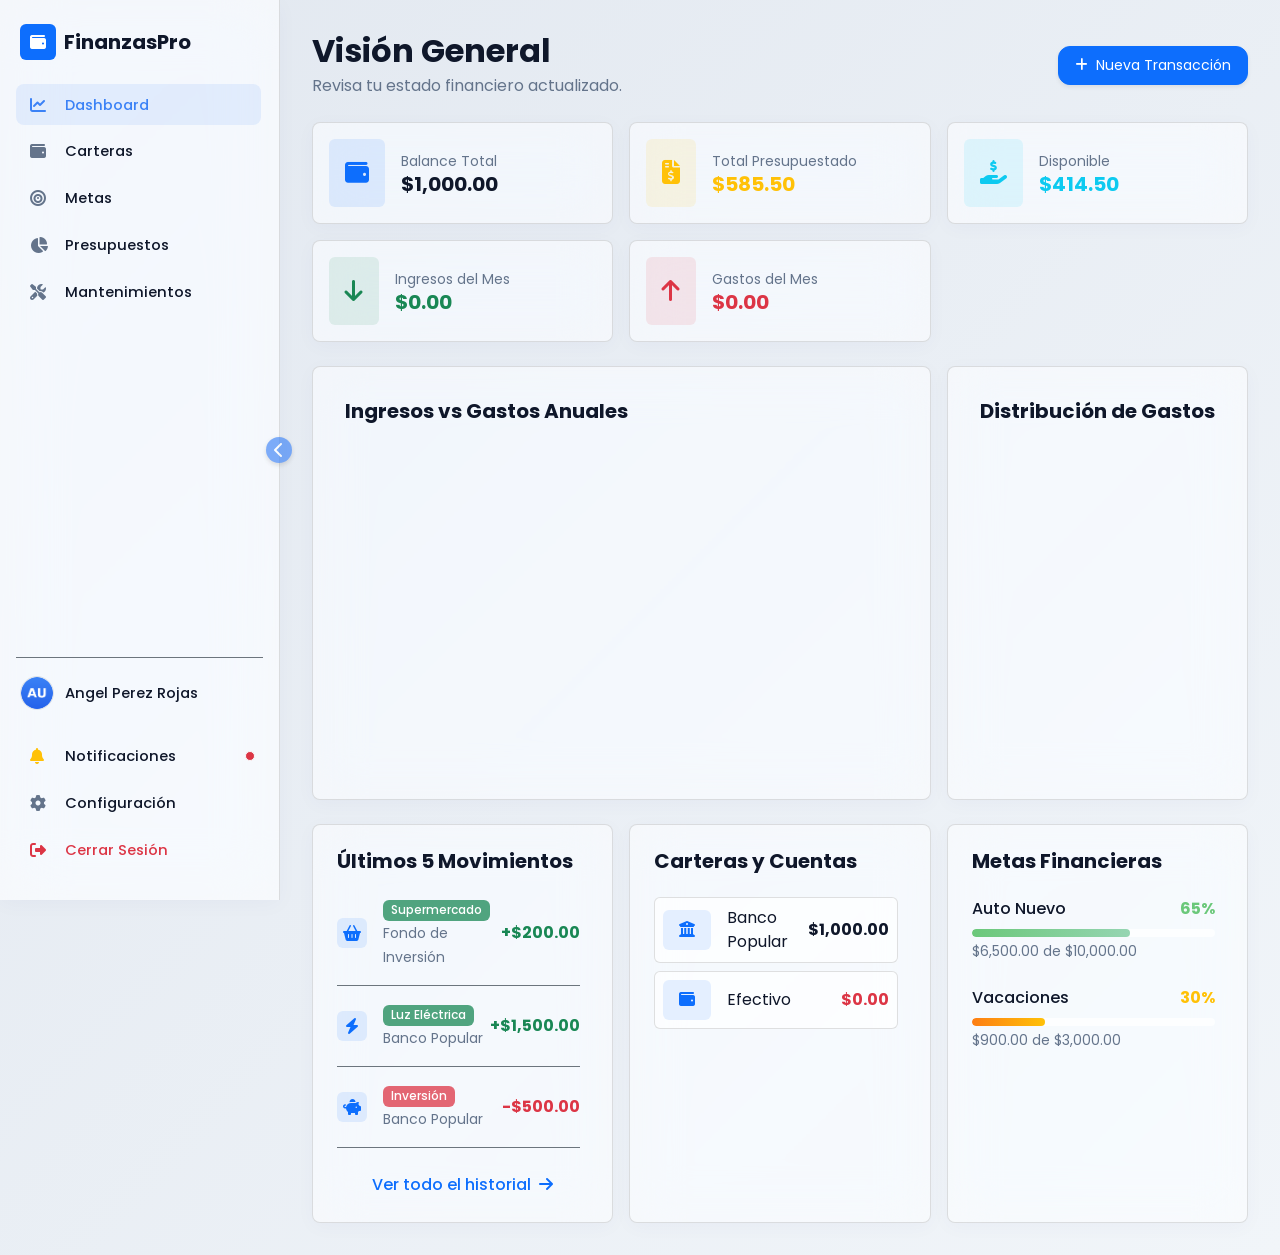
==== commit 2da65a82: "notificaciones" ====
--- a/index.html
+++ b/index.html
@@ -141,8 +141,8 @@
             </a>
 
             <a class="nav-item-custom position-relative" data-bs-toggle="modal" data-bs-target="#notificationsModal" data-tooltip="Notificaciones">
-                <i class="fas fa-bell bell-ring" style="color:#cfcf20b0"></i> <span>Notificaciones</span>
-                <span class="position-absolute top-50 end-0 translate-middle-y p-1 bg-danger border border-light rounded-circle me-2">
+                <i class="fas fa-bell bell-ring" id="bell-ring-notifications"></i> <span>Notificaciones</span>
+                <span class="position-absolute top-50 end-0 translate-middle-y p-1 bg-danger border border-light rounded-circle me-2 d-none" id="dot-notifications">
                     <span class="visually-hidden">Nuevas alertas</span>
                 </span>
             </a>
@@ -160,7 +160,7 @@
                 </div>
                 <div class="d-flex align-items-center g-2">
                     <img id="mobileHeaderUserAvatar" src="assets/profile-demo.png" alt="Usuario" class="rounded-circle border mx-2" style="width: 32px; height: 32px; object-fit: cover;">
-                    <button id="btnNotificationsMobile" class="bell-ring btn btn-outline-warning border-0 d-flex align-items-center justify-content-center p-2" data-bs-toggle="modal" data-bs-target="#notificationsModal" data-tooltip="Notificaciones" style="border-radius: 8px; width: 40px; height: 40px;" data-tooltip="Notificaciones">
+                    <button id="btnNotificationsMobile" class="bell-ring btn btn-outline-secondary border-0 d-flex align-items-center justify-content-center p-2" data-bs-toggle="modal" data-bs-target="#notificationsModal" data-tooltip="Notificaciones" style="border-radius: 8px; width: 40px; height: 40px;" data-tooltip="Notificaciones">
                         <i class="fas fa-bell fs-5"></i>
                     </button>
                     <button id="btnSettingMobile" class="btn btn-outline-secondary border-0 d-flex align-items-center justify-content-center p-2" style="border-radius: 8px; width: 40px; height: 40px;" data-tooltip="Configuración">
@@ -558,7 +558,7 @@
                                 <h6 class="text-truncate pe-3 mb-0">Listado de Iconos</h6>
                                 <button class="btn btn-sm btn-primary" style="border-radius: 8px;" data-bs-toggle="modal" data-bs-target="#iconModal" id="btnOpenAddIconModal"><i class="fas fa-plus me-1"></i>Nuevo Icono</button>
                             </div>
-                            <div class="row g-1" id="grid-mant-icons">
+                            <div class="row g-2" id="grid-mant-icons">
                                 <!-- JS Dinámico -->
                             </div>
                         </div>
@@ -569,7 +569,7 @@
                                 <h6 class="text-truncate pe-3 mb-0">Listado de Categorías</h6>
                                 <button class="btn btn-sm btn-primary" style="border-radius: 8px; min-width: 160px;" data-bs-toggle="modal" data-bs-target="#categoryModal" id="btnOpenAddCategoryModal"><i class="fas fa-plus me-1"></i>Nueva Categoría</button>
                             </div>
-                            <div class="row g-1" id="table-mant-cats">
+                            <div class="row g-2" id="table-mant-cats">
                                 <!-- JS Dinámico -->
                             </div>
                             <!-- <div class="table-responsive">
@@ -1322,7 +1322,7 @@
         <div class="modal-dialog modal-dialog-scrollable">
             <div class="modal-content glass p-2 border-0" style="background: var(--body-bg);">
                 <div class="modal-header border-0 pb-0">
-                    <h5 class="modal-title fw-bold"><i class="fas fa-bell text-warning me-2"></i> Notificaciones</h5>
+                    <h5 class="modal-title fw-bold"><i class="fas fa-bell text-warning me-2 bell-ring activated"></i> Notificaciones</h5>
                     <button type="button" class="btn-close" data-bs-dismiss="modal"></button>
                 </div>
                 <div class="modal-body" id="notificationsList">
--- a/css/styles.css
+++ b/css/styles.css
@@ -127,6 +127,29 @@
     border-color: var(--primary-accent);
     box-shadow: 0 10px 25px 0 rgba(59, 130, 246, 0.15);
     background-color: initial;
+}
+
+.category-card, .icono-card, .goal-card {
+    background: var(--glass-bg);
+    /* backdrop-filter: blur(24px) saturate(180%); */
+    /* -webkit-backdrop-filter: blur(24px) saturate(180%); */
+    border: 1px solid var(--glass-border);
+    border-radius: 8px;
+    /* box-shadow: var(--shadow-glass); */
+    transition: box-shadow 0.2s ease, border-color 0.2s ease;
+}
+.category-card:hover,
+.category-card:focus-visible,
+
+.goal-card:hover,
+.goal-card:focus-visible,
+
+.icono-card:hover,
+.icono-card:focus-visible {
+    border-color: var(--primary-accent);
+    box-shadow: 0 10px 25px 0 rgba(59, 130, 246, 0.15);
+    background-color: initial;
+    /* backdrop-filter: blur(24px) saturate(180%); */
 }
 
 .wallet-card-clickable:focus-visible {
@@ -265,7 +288,7 @@
     100% { transform: rotate(0); }
 }
 
-.bell-ring {
+.bell-ring.activated {
     animation: ring 2.5s infinite;
     color: #cfcf20b0;
 }
@@ -371,6 +394,8 @@
         background: rgba(59, 130, 246, 0.15);
         color: var(--primary-accent);
         transform: scale(1.05);
+        padding: 8px;
+        width: auto;
     }
 
     [data-bs-theme="dark"] .nav-item-custom.active-link i {
@@ -732,4 +757,64 @@
         margin: 1cm;
         size: auto;
     }
+}
+
+
+/* ==========================================
+   PÁGINAS DE AUTENTICACIÓN (login, recuperar y restablecer contraseña)
+   ========================================== */
+.auth-wrapper {
+    min-height: 100vh;
+    width: 100%;
+    display: flex;
+    align-items: center;
+    justify-content: center;
+    padding: 2rem 1rem;
+}
+
+.auth-card {
+    width: 100%;
+    max-width: 420px;
+    padding: 2.5rem;
+}
+
+@media (max-width: 480px) {
+    .auth-card {
+        padding: 1.75rem 1.5rem;
+    }
+}
+
+.auth-brand {
+    display: flex;
+    align-items: center;
+    justify-content: center;
+    gap: 0.65rem;
+    margin-bottom: 1.75rem;
+}
+
+.auth-theme-toggle {
+    position: fixed;
+    top: 1.25rem;
+    right: 1.25rem;
+    width: 42px;
+    height: 42px;
+    border: 1px solid var(--glass-border);
+    color: var(--text-main);
+    z-index: 10;
+}
+
+.password-toggle-btn {
+    position: absolute;
+    top: 50%;
+    right: 0.25rem;
+    transform: translateY(-50%);
+    cursor: pointer;
+    border: none;
+    background: transparent;
+    color: var(--text-muted);
+    z-index: 2;
+}
+
+.password-toggle-btn:hover {
+    color: var(--text-main);
 }
